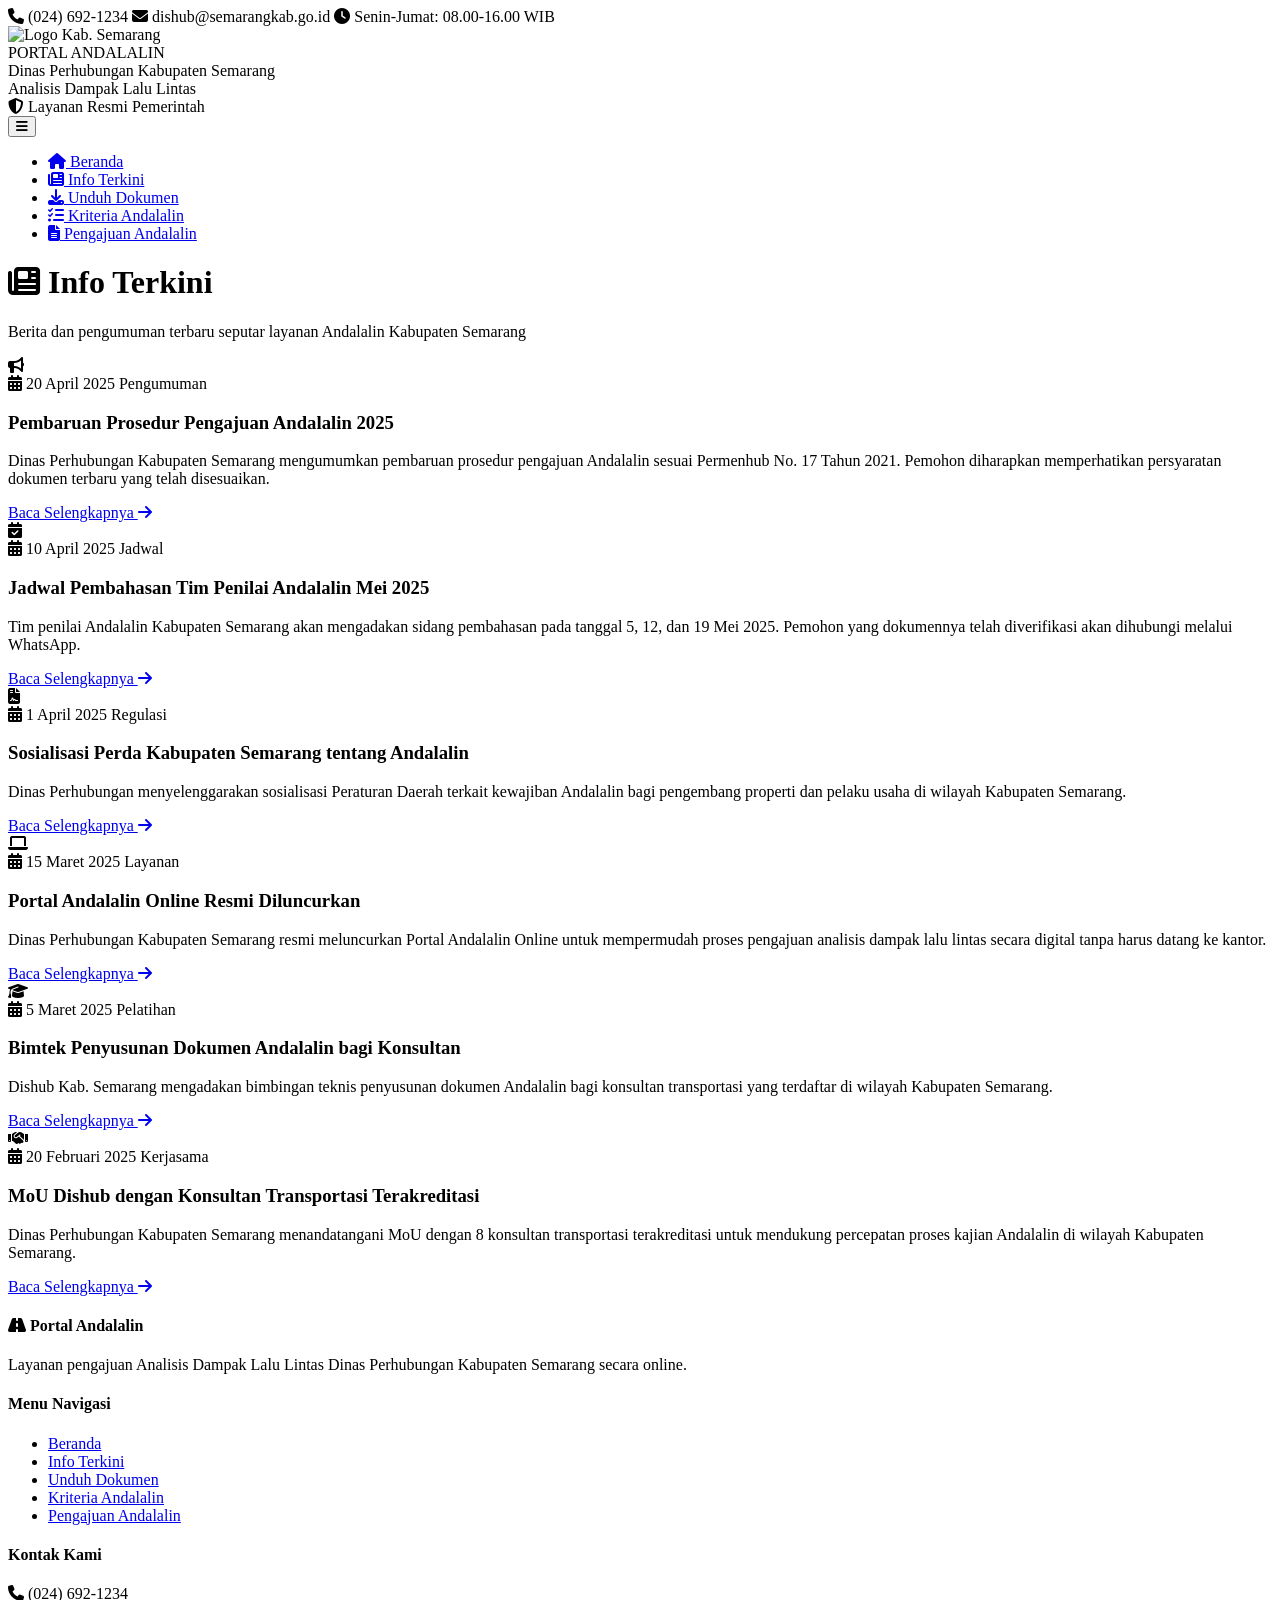
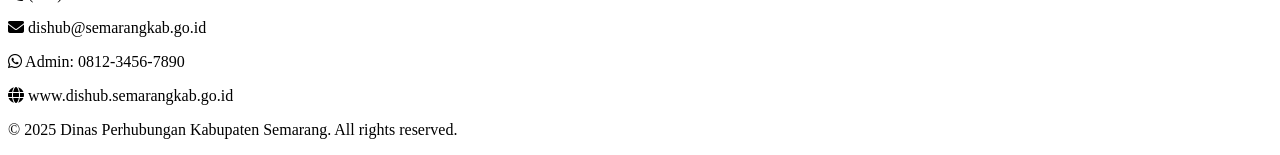
==== info.html @ 5c2f0adc "Add Portal Andalalin HTML pages: index, info, kriteria, unduh" ====
<!DOCTYPE html>
<html lang="id">
<head>
  <meta charset="UTF-8"/>
  <meta name="viewport" content="width=device-width,initial-scale=1.0"/>
  <title>Info Terkini - Portal Andalalin Dishub Kab. Semarang</title>
  <link rel="stylesheet" href="style.css"/>
  <link rel="stylesheet" href="https://cdnjs.cloudflare.com/ajax/libs/font-awesome/6.5.0/css/all.min.css"/>
</head>
<body>

<div class="topbar">
  <div class="container">
    <span><i class="fas fa-phone"></i> (024) 692-1234</span>
    <span><i class="fas fa-envelope"></i> dishub@semarangkab.go.id</span>
    <span><i class="fas fa-clock"></i> Senin-Jumat: 08.00-16.00 WIB</span>
  </div>
</div>

<header class="site-header">
  <div class="container header-inner">
    <div class="header-logo">
      <img src="https://upload.wikimedia.org/wikipedia/commons/thumb/1/1e/Lambang_Kabupaten_Semarang.png/120px-Lambang_Kabupaten_Semarang.png" alt="Logo Kab. Semarang"/>
      <div>
        <div class="header-title">PORTAL ANDALALIN</div>
        <div class="header-sub">Dinas Perhubungan Kabupaten Semarang</div>
        <div class="header-tagline">Analisis Dampak Lalu Lintas</div>
      </div>
    </div>
    <div class="header-badge"><i class="fas fa-shield-alt"></i> Layanan Resmi Pemerintah</div>
  </div>
</header>

<nav class="navbar">
  <div class="container nav-inner">
    <button class="nav-toggle" onclick="toggleNav()"><i class="fas fa-bars"></i></button>
    <ul class="nav-menu" id="navMenu">
      <li><a href="index.html"><i class="fas fa-home"></i> Beranda</a></li>
      <li><a href="info.html" class="active"><i class="fas fa-newspaper"></i> Info Terkini</a></li>
      <li><a href="unduh.html"><i class="fas fa-download"></i> Unduh Dokumen</a></li>
      <li><a href="kriteria.html"><i class="fas fa-list-check"></i> Kriteria Andalalin</a></li>
      <li><a href="pengajuan.html"><i class="fas fa-file-alt"></i> Pengajuan Andalalin</a></li>
    </ul>
  </div>
</nav>

<main>
  <div class="page-hero">
    <div class="container">
      <h1><i class="fas fa-newspaper"></i> Info Terkini</h1>
      <p>Berita dan pengumuman terbaru seputar layanan Andalalin Kabupaten Semarang</p>
    </div>
  </div>

  <section class="section-wrap">
    <div class="container">
      <div class="info-grid">

        <div class="info-card">
          <div class="info-img-wrap tag-pengumuman"><i class="fas fa-bullhorn"></i></div>
          <div class="info-body">
            <div class="info-meta">
              <span class="info-date"><i class="fas fa-calendar-days"></i> 20 April 2025</span>
              <span class="info-tag tag-pengumuman">Pengumuman</span>
            </div>
            <h3>Pembaruan Prosedur Pengajuan Andalalin 2025</h3>
            <p>Dinas Perhubungan Kabupaten Semarang mengumumkan pembaruan prosedur pengajuan Andalalin sesuai Permenhub No. 17 Tahun 2021. Pemohon diharapkan memperhatikan persyaratan dokumen terbaru yang telah disesuaikan.</p>
            <a href="#" class="info-link" onclick="return false">Baca Selengkapnya <i class="fas fa-arrow-right"></i></a>
          </div>
        </div>

        <div class="info-card">
          <div class="info-img-wrap tag-jadwal"><i class="fas fa-calendar-check"></i></div>
          <div class="info-body">
            <div class="info-meta">
              <span class="info-date"><i class="fas fa-calendar-days"></i> 10 April 2025</span>
              <span class="info-tag tag-jadwal">Jadwal</span>
            </div>
            <h3>Jadwal Pembahasan Tim Penilai Andalalin Mei 2025</h3>
            <p>Tim penilai Andalalin Kabupaten Semarang akan mengadakan sidang pembahasan pada tanggal 5, 12, dan 19 Mei 2025. Pemohon yang dokumennya telah diverifikasi akan dihubungi melalui WhatsApp.</p>
            <a href="#" class="info-link" onclick="return false">Baca Selengkapnya <i class="fas fa-arrow-right"></i></a>
          </div>
        </div>

        <div class="info-card">
          <div class="info-img-wrap tag-regulasi"><i class="fas fa-file-contract"></i></div>
          <div class="info-body">
            <div class="info-meta">
              <span class="info-date"><i class="fas fa-calendar-days"></i> 1 April 2025</span>
              <span class="info-tag tag-regulasi">Regulasi</span>
            </div>
            <h3>Sosialisasi Perda Kabupaten Semarang tentang Andalalin</h3>
            <p>Dinas Perhubungan menyelenggarakan sosialisasi Peraturan Daerah terkait kewajiban Andalalin bagi pengembang properti dan pelaku usaha di wilayah Kabupaten Semarang.</p>
            <a href="#" class="info-link" onclick="return false">Baca Selengkapnya <i class="fas fa-arrow-right"></i></a>
          </div>
        </div>

        <div class="info-card">
          <div class="info-img-wrap tag-layanan"><i class="fas fa-laptop"></i></div>
          <div class="info-body">
            <div class="info-meta">
              <span class="info-date"><i class="fas fa-calendar-days"></i> 15 Maret 2025</span>
              <span class="info-tag tag-layanan">Layanan</span>
            </div>
            <h3>Portal Andalalin Online Resmi Diluncurkan</h3>
            <p>Dinas Perhubungan Kabupaten Semarang resmi meluncurkan Portal Andalalin Online untuk mempermudah proses pengajuan analisis dampak lalu lintas secara digital tanpa harus datang ke kantor.</p>
            <a href="#" class="info-link" onclick="return false">Baca Selengkapnya <i class="fas fa-arrow-right"></i></a>
          </div>
        </div>

        <div class="info-card">
          <div class="info-img-wrap tag-pelatihan"><i class="fas fa-graduation-cap"></i></div>
          <div class="info-body">
            <div class="info-meta">
              <span class="info-date"><i class="fas fa-calendar-days"></i> 5 Maret 2025</span>
              <span class="info-tag tag-pelatihan">Pelatihan</span>
            </div>
            <h3>Bimtek Penyusunan Dokumen Andalalin bagi Konsultan</h3>
            <p>Dishub Kab. Semarang mengadakan bimbingan teknis penyusunan dokumen Andalalin bagi konsultan transportasi yang terdaftar di wilayah Kabupaten Semarang.</p>
            <a href="#" class="info-link" onclick="return false">Baca Selengkapnya <i class="fas fa-arrow-right"></i></a>
          </div>
        </div>

        <div class="info-card">
          <div class="info-img-wrap tag-kerjasama"><i class="fas fa-handshake"></i></div>
          <div class="info-body">
            <div class="info-meta">
              <span class="info-date"><i class="fas fa-calendar-days"></i> 20 Februari 2025</span>
              <span class="info-tag tag-kerjasama">Kerjasama</span>
            </div>
            <h3>MoU Dishub dengan Konsultan Transportasi Terakreditasi</h3>
            <p>Dinas Perhubungan Kabupaten Semarang menandatangani MoU dengan 8 konsultan transportasi terakreditasi untuk mendukung percepatan proses kajian Andalalin di wilayah Kabupaten Semarang.</p>
            <a href="#" class="info-link" onclick="return false">Baca Selengkapnya <i class="fas fa-arrow-right"></i></a>
          </div>
        </div>

      </div>
    </div>
  </section>
</main>

<footer class="site-footer">
  <div class="container footer-inner">
    <div class="footer-col">
      <h4><i class="fas fa-road"></i> Portal Andalalin</h4>
      <p>Layanan pengajuan Analisis Dampak Lalu Lintas Dinas Perhubungan Kabupaten Semarang secara online.</p>
    </div>
    <div class="footer-col">
      <h4>Menu Navigasi</h4>
      <ul>
        <li><a href="index.html">Beranda</a></li>
        <li><a href="info.html">Info Terkini</a></li>
        <li><a href="unduh.html">Unduh Dokumen</a></li>
        <li><a href="kriteria.html">Kriteria Andalalin</a></li>
        <li><a href="pengajuan.html">Pengajuan Andalalin</a></li>
      </ul>
    </div>
    <div class="footer-col">
      <h4>Kontak Kami</h4>
      <p><i class="fas fa-phone"></i> (024) 692-1234</p>
      <p><i class="fas fa-envelope"></i> dishub@semarangkab.go.id</p>
      <p><i class="fab fa-whatsapp"></i> Admin: 0812-3456-7890</p>
      <p><i class="fas fa-globe"></i> www.dishub.semarangkab.go.id</p>
    </div>
  </div>
  <div class="footer-bottom">
    <p>&copy; 2025 Dinas Perhubungan Kabupaten Semarang. All rights reserved.</p>
  </div>
</footer>

<script src="script.js"></script>
</body>
</html>
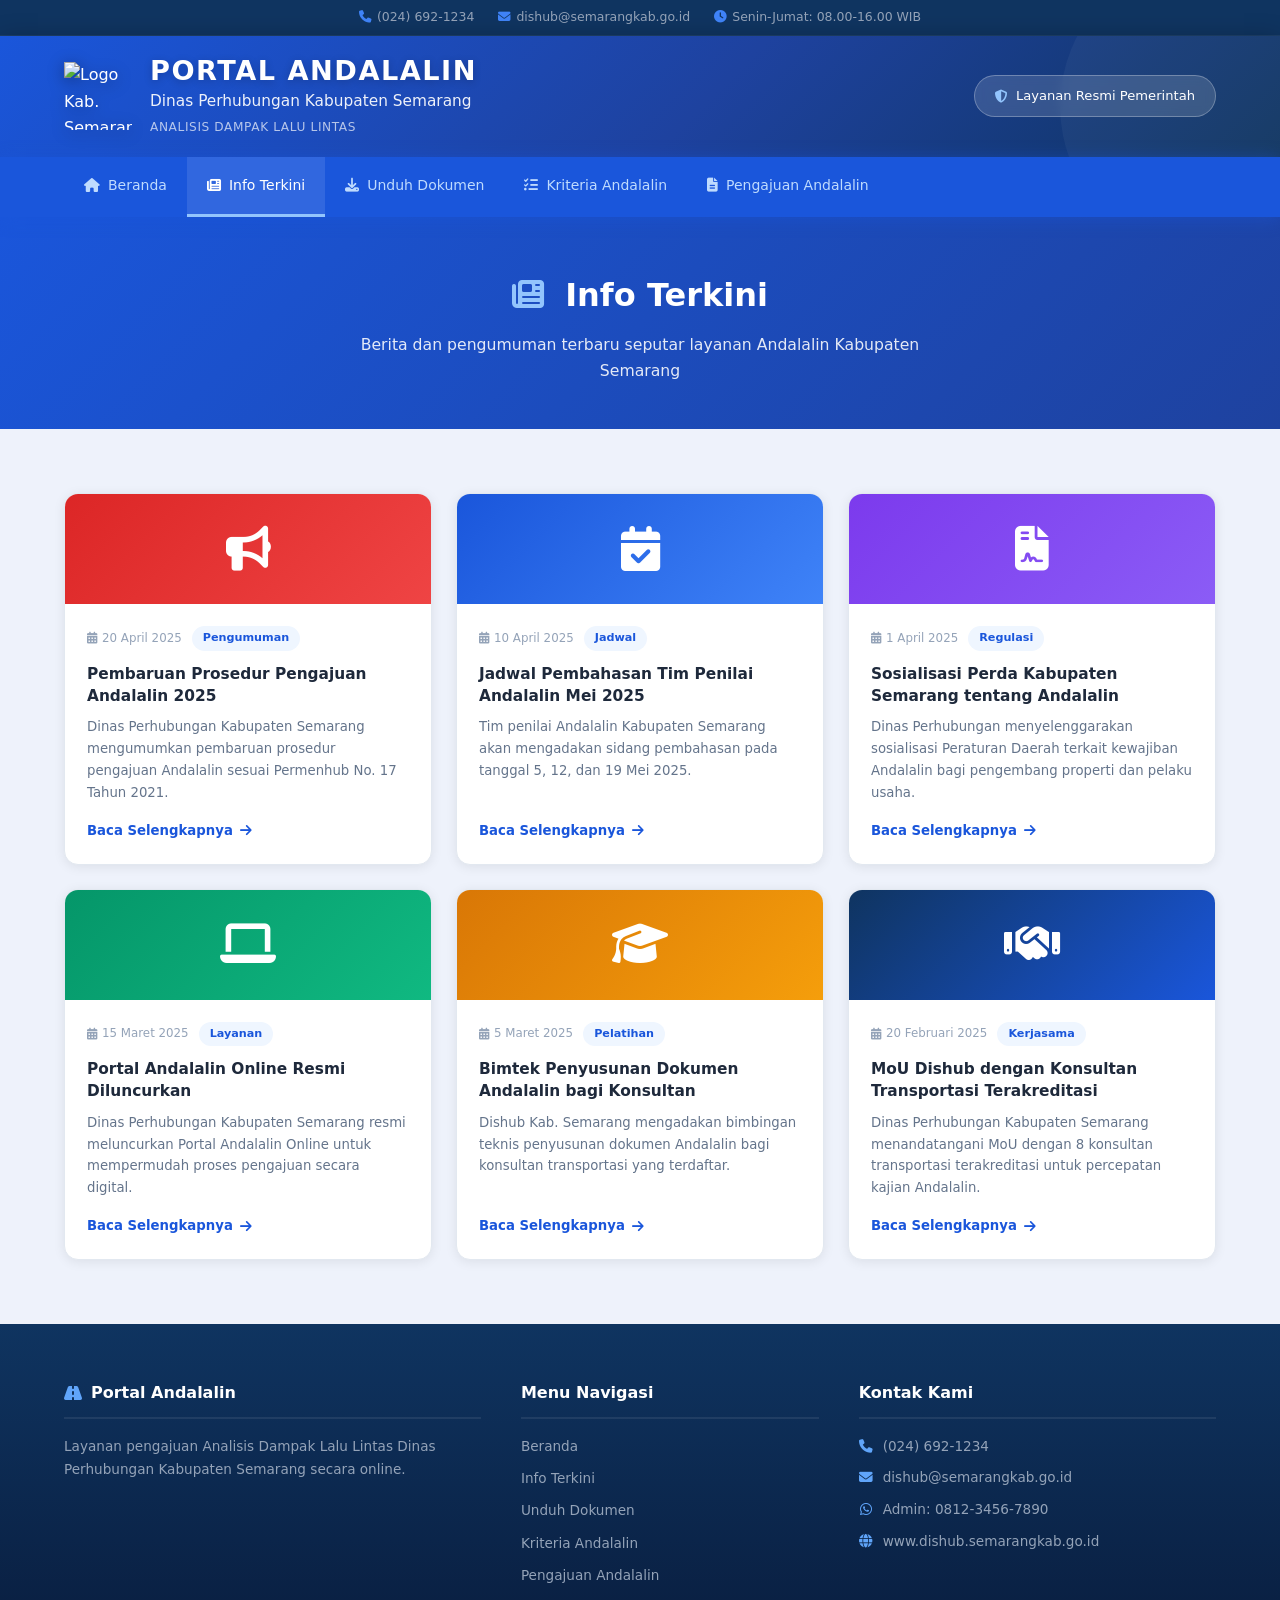
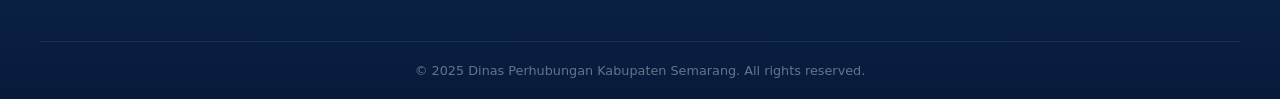
==== commit c8767bf8: "Add files via upload" ====
--- a/info.html
+++ b/info.html
@@ -1,173 +1,231 @@
-<!DOCTYPE html>
-<html lang="id">
-<head>
-  <meta charset="UTF-8"/>
-  <meta name="viewport" content="width=device-width,initial-scale=1.0"/>
-  <title>Info Terkini - Portal Andalalin Dishub Kab. Semarang</title>
-  <link rel="stylesheet" href="style.css"/>
-  <link rel="stylesheet" href="https://cdnjs.cloudflare.com/ajax/libs/font-awesome/6.5.0/css/all.min.css"/>
-</head>
-<body>
-
-<div class="topbar">
-  <div class="container">
-    <span><i class="fas fa-phone"></i> (024) 692-1234</span>
-    <span><i class="fas fa-envelope"></i> dishub@semarangkab.go.id</span>
-    <span><i class="fas fa-clock"></i> Senin-Jumat: 08.00-16.00 WIB</span>
-  </div>
-</div>
-
-<header class="site-header">
-  <div class="container header-inner">
-    <div class="header-logo">
-      <img src="https://upload.wikimedia.org/wikipedia/commons/thumb/1/1e/Lambang_Kabupaten_Semarang.png/120px-Lambang_Kabupaten_Semarang.png" alt="Logo Kab. Semarang"/>
-      <div>
-        <div class="header-title">PORTAL ANDALALIN</div>
-        <div class="header-sub">Dinas Perhubungan Kabupaten Semarang</div>
-        <div class="header-tagline">Analisis Dampak Lalu Lintas</div>
-      </div>
-    </div>
-    <div class="header-badge"><i class="fas fa-shield-alt"></i> Layanan Resmi Pemerintah</div>
-  </div>
-</header>
-
-<nav class="navbar">
-  <div class="container nav-inner">
-    <button class="nav-toggle" onclick="toggleNav()"><i class="fas fa-bars"></i></button>
-    <ul class="nav-menu" id="navMenu">
-      <li><a href="index.html"><i class="fas fa-home"></i> Beranda</a></li>
-      <li><a href="info.html" class="active"><i class="fas fa-newspaper"></i> Info Terkini</a></li>
-      <li><a href="unduh.html"><i class="fas fa-download"></i> Unduh Dokumen</a></li>
-      <li><a href="kriteria.html"><i class="fas fa-list-check"></i> Kriteria Andalalin</a></li>
-      <li><a href="pengajuan.html"><i class="fas fa-file-alt"></i> Pengajuan Andalalin</a></li>
-    </ul>
-  </div>
-</nav>
-
-<main>
-  <div class="page-hero">
-    <div class="container">
-      <h1><i class="fas fa-newspaper"></i> Info Terkini</h1>
-      <p>Berita dan pengumuman terbaru seputar layanan Andalalin Kabupaten Semarang</p>
-    </div>
-  </div>
-
-  <section class="section-wrap">
-    <div class="container">
-      <div class="info-grid">
-
-        <div class="info-card">
-          <div class="info-img-wrap tag-pengumuman"><i class="fas fa-bullhorn"></i></div>
-          <div class="info-body">
-            <div class="info-meta">
-              <span class="info-date"><i class="fas fa-calendar-days"></i> 20 April 2025</span>
-              <span class="info-tag tag-pengumuman">Pengumuman</span>
-            </div>
-            <h3>Pembaruan Prosedur Pengajuan Andalalin 2025</h3>
-            <p>Dinas Perhubungan Kabupaten Semarang mengumumkan pembaruan prosedur pengajuan Andalalin sesuai Permenhub No. 17 Tahun 2021. Pemohon diharapkan memperhatikan persyaratan dokumen terbaru yang telah disesuaikan.</p>
-            <a href="#" class="info-link" onclick="return false">Baca Selengkapnya <i class="fas fa-arrow-right"></i></a>
-          </div>
-        </div>
-
-        <div class="info-card">
-          <div class="info-img-wrap tag-jadwal"><i class="fas fa-calendar-check"></i></div>
-          <div class="info-body">
-            <div class="info-meta">
-              <span class="info-date"><i class="fas fa-calendar-days"></i> 10 April 2025</span>
-              <span class="info-tag tag-jadwal">Jadwal</span>
-            </div>
-            <h3>Jadwal Pembahasan Tim Penilai Andalalin Mei 2025</h3>
-            <p>Tim penilai Andalalin Kabupaten Semarang akan mengadakan sidang pembahasan pada tanggal 5, 12, dan 19 Mei 2025. Pemohon yang dokumennya telah diverifikasi akan dihubungi melalui WhatsApp.</p>
-            <a href="#" class="info-link" onclick="return false">Baca Selengkapnya <i class="fas fa-arrow-right"></i></a>
-          </div>
-        </div>
-
-        <div class="info-card">
-          <div class="info-img-wrap tag-regulasi"><i class="fas fa-file-contract"></i></div>
-          <div class="info-body">
-            <div class="info-meta">
-              <span class="info-date"><i class="fas fa-calendar-days"></i> 1 April 2025</span>
-              <span class="info-tag tag-regulasi">Regulasi</span>
-            </div>
-            <h3>Sosialisasi Perda Kabupaten Semarang tentang Andalalin</h3>
-            <p>Dinas Perhubungan menyelenggarakan sosialisasi Peraturan Daerah terkait kewajiban Andalalin bagi pengembang properti dan pelaku usaha di wilayah Kabupaten Semarang.</p>
-            <a href="#" class="info-link" onclick="return false">Baca Selengkapnya <i class="fas fa-arrow-right"></i></a>
-          </div>
-        </div>
-
-        <div class="info-card">
-          <div class="info-img-wrap tag-layanan"><i class="fas fa-laptop"></i></div>
-          <div class="info-body">
-            <div class="info-meta">
-              <span class="info-date"><i class="fas fa-calendar-days"></i> 15 Maret 2025</span>
-              <span class="info-tag tag-layanan">Layanan</span>
-            </div>
-            <h3>Portal Andalalin Online Resmi Diluncurkan</h3>
-            <p>Dinas Perhubungan Kabupaten Semarang resmi meluncurkan Portal Andalalin Online untuk mempermudah proses pengajuan analisis dampak lalu lintas secara digital tanpa harus datang ke kantor.</p>
-            <a href="#" class="info-link" onclick="return false">Baca Selengkapnya <i class="fas fa-arrow-right"></i></a>
-          </div>
-        </div>
-
-        <div class="info-card">
-          <div class="info-img-wrap tag-pelatihan"><i class="fas fa-graduation-cap"></i></div>
-          <div class="info-body">
-            <div class="info-meta">
-              <span class="info-date"><i class="fas fa-calendar-days"></i> 5 Maret 2025</span>
-              <span class="info-tag tag-pelatihan">Pelatihan</span>
-            </div>
-            <h3>Bimtek Penyusunan Dokumen Andalalin bagi Konsultan</h3>
-            <p>Dishub Kab. Semarang mengadakan bimbingan teknis penyusunan dokumen Andalalin bagi konsultan transportasi yang terdaftar di wilayah Kabupaten Semarang.</p>
-            <a href="#" class="info-link" onclick="return false">Baca Selengkapnya <i class="fas fa-arrow-right"></i></a>
-          </div>
-        </div>
-
-        <div class="info-card">
-          <div class="info-img-wrap tag-kerjasama"><i class="fas fa-handshake"></i></div>
-          <div class="info-body">
-            <div class="info-meta">
-              <span class="info-date"><i class="fas fa-calendar-days"></i> 20 Februari 2025</span>
-              <span class="info-tag tag-kerjasama">Kerjasama</span>
-            </div>
-            <h3>MoU Dishub dengan Konsultan Transportasi Terakreditasi</h3>
-            <p>Dinas Perhubungan Kabupaten Semarang menandatangani MoU dengan 8 konsultan transportasi terakreditasi untuk mendukung percepatan proses kajian Andalalin di wilayah Kabupaten Semarang.</p>
-            <a href="#" class="info-link" onclick="return false">Baca Selengkapnya <i class="fas fa-arrow-right"></i></a>
-          </div>
-        </div>
-
-      </div>
-    </div>
-  </section>
-</main>
-
-<footer class="site-footer">
-  <div class="container footer-inner">
-    <div class="footer-col">
-      <h4><i class="fas fa-road"></i> Portal Andalalin</h4>
-      <p>Layanan pengajuan Analisis Dampak Lalu Lintas Dinas Perhubungan Kabupaten Semarang secara online.</p>
-    </div>
-    <div class="footer-col">
-      <h4>Menu Navigasi</h4>
-      <ul>
-        <li><a href="index.html">Beranda</a></li>
-        <li><a href="info.html">Info Terkini</a></li>
-        <li><a href="unduh.html">Unduh Dokumen</a></li>
-        <li><a href="kriteria.html">Kriteria Andalalin</a></li>
-        <li><a href="pengajuan.html">Pengajuan Andalalin</a></li>
-      </ul>
-    </div>
-    <div class="footer-col">
-      <h4>Kontak Kami</h4>
-      <p><i class="fas fa-phone"></i> (024) 692-1234</p>
-      <p><i class="fas fa-envelope"></i> dishub@semarangkab.go.id</p>
-      <p><i class="fab fa-whatsapp"></i> Admin: 0812-3456-7890</p>
-      <p><i class="fas fa-globe"></i> www.dishub.semarangkab.go.id</p>
-    </div>
-  </div>
-  <div class="footer-bottom">
-    <p>&copy; 2025 Dinas Perhubungan Kabupaten Semarang. All rights reserved.</p>
-  </div>
-</footer>
-
-<script src="script.js"></script>
-</body>
-</html>+<!DOCTYPE html>
+<html lang="id">
+<head>
+  <meta charset="UTF-8"/>
+  <meta name="viewport" content="width=device-width,initial-scale=1.0"/>
+  <title>Info Terkini - Portal Andalalin Dishub Kab. Semarang</title>
+  <link rel="stylesheet" href="style.css"/>
+  <link rel="stylesheet" href="https://cdnjs.cloudflare.com/ajax/libs/font-awesome/6.5.0/css/all.min.css"/>
+</head>
+<body>
+
+<div class="topbar">
+  <div class="container">
+    <span><i class="fas fa-phone"></i> (024) 692-1234</span>
+    <span><i class="fas fa-envelope"></i> dishub@semarangkab.go.id</span>
+    <span><i class="fas fa-clock"></i> Senin-Jumat: 08.00-16.00 WIB</span>
+  </div>
+</div>
+
+<header class="site-header">
+  <div class="container header-inner">
+    <div class="header-logo">
+      <img src="https://upload.wikimedia.org/wikipedia/commons/thumb/1/1e/Lambang_Kabupaten_Semarang.png/120px-Lambang_Kabupaten_Semarang.png" alt="Logo Kab. Semarang"/>
+      <div>
+        <div class="header-title">PORTAL ANDALALIN</div>
+        <div class="header-sub">Dinas Perhubungan Kabupaten Semarang</div>
+        <div class="header-tagline">Analisis Dampak Lalu Lintas</div>
+      </div>
+    </div>
+    <div class="header-badge"><i class="fas fa-shield-alt"></i> Layanan Resmi Pemerintah</div>
+  </div>
+</header>
+
+<nav class="navbar">
+  <div class="container nav-inner">
+    <button class="nav-toggle" onclick="toggleNav()"><i class="fas fa-bars"></i></button>
+    <ul class="nav-menu" id="navMenu">
+      <li><a href="index.html"><i class="fas fa-home"></i> Beranda</a></li>
+      <li><a href="info.html" class="active"><i class="fas fa-newspaper"></i> Info Terkini</a></li>
+      <li><a href="unduh.html"><i class="fas fa-download"></i> Unduh Dokumen</a></li>
+      <li><a href="kriteria.html"><i class="fas fa-list-check"></i> Kriteria Andalalin</a></li>
+      <li><a href="pengajuan.html"><i class="fas fa-file-alt"></i> Pengajuan Andalalin</a></li>
+    </ul>
+  </div>
+</nav>
+
+<main>
+  <div class="page-hero">
+    <div class="container">
+      <h1><i class="fas fa-newspaper"></i> Info Terkini</h1>
+      <p>Berita dan pengumuman terbaru seputar layanan Andalalin Kabupaten Semarang</p>
+    </div>
+  </div>
+
+  <section class="section-wrap">
+    <div class="container">
+      <div class="info-grid">
+
+        <div class="info-card">
+          <div class="info-img-wrap tag-pengumuman"><i class="fas fa-bullhorn"></i></div>
+          <div class="info-body">
+            <div class="info-meta">
+              <span class="info-date"><i class="fas fa-calendar-days"></i> 20 April 2025</span>
+              <span class="info-tag tag-pengumuman">Pengumuman</span>
+            </div>
+            <h3>Pembaruan Prosedur Pengajuan Andalalin 2025</h3>
+            <p>Dinas Perhubungan Kabupaten Semarang mengumumkan pembaruan prosedur pengajuan Andalalin sesuai Permenhub No. 17 Tahun 2021.</p>
+            <a href="#" class="info-link" onclick="bukaBerita(event,'berita1')">Baca Selengkapnya <i class="fas fa-arrow-right"></i></a>
+          </div>
+        </div>
+
+        <div class="info-card">
+          <div class="info-img-wrap tag-jadwal"><i class="fas fa-calendar-check"></i></div>
+          <div class="info-body">
+            <div class="info-meta">
+              <span class="info-date"><i class="fas fa-calendar-days"></i> 10 April 2025</span>
+              <span class="info-tag tag-jadwal">Jadwal</span>
+            </div>
+            <h3>Jadwal Pembahasan Tim Penilai Andalalin Mei 2025</h3>
+            <p>Tim penilai Andalalin Kabupaten Semarang akan mengadakan sidang pembahasan pada tanggal 5, 12, dan 19 Mei 2025.</p>
+            <a href="#" class="info-link" onclick="bukaBerita(event,'berita2')">Baca Selengkapnya <i class="fas fa-arrow-right"></i></a>
+          </div>
+        </div>
+
+        <div class="info-card">
+          <div class="info-img-wrap tag-regulasi"><i class="fas fa-file-contract"></i></div>
+          <div class="info-body">
+            <div class="info-meta">
+              <span class="info-date"><i class="fas fa-calendar-days"></i> 1 April 2025</span>
+              <span class="info-tag tag-regulasi">Regulasi</span>
+            </div>
+            <h3>Sosialisasi Perda Kabupaten Semarang tentang Andalalin</h3>
+            <p>Dinas Perhubungan menyelenggarakan sosialisasi Peraturan Daerah terkait kewajiban Andalalin bagi pengembang properti dan pelaku usaha.</p>
+            <a href="#" class="info-link" onclick="bukaBerita(event,'berita3')">Baca Selengkapnya <i class="fas fa-arrow-right"></i></a>
+          </div>
+        </div>
+
+        <div class="info-card">
+          <div class="info-img-wrap tag-layanan"><i class="fas fa-laptop"></i></div>
+          <div class="info-body">
+            <div class="info-meta">
+              <span class="info-date"><i class="fas fa-calendar-days"></i> 15 Maret 2025</span>
+              <span class="info-tag tag-layanan">Layanan</span>
+            </div>
+            <h3>Portal Andalalin Online Resmi Diluncurkan</h3>
+            <p>Dinas Perhubungan Kabupaten Semarang resmi meluncurkan Portal Andalalin Online untuk mempermudah proses pengajuan secara digital.</p>
+            <a href="#" class="info-link" onclick="bukaBerita(event,'berita4')">Baca Selengkapnya <i class="fas fa-arrow-right"></i></a>
+          </div>
+        </div>
+
+        <div class="info-card">
+          <div class="info-img-wrap tag-pelatihan"><i class="fas fa-graduation-cap"></i></div>
+          <div class="info-body">
+            <div class="info-meta">
+              <span class="info-date"><i class="fas fa-calendar-days"></i> 5 Maret 2025</span>
+              <span class="info-tag tag-pelatihan">Pelatihan</span>
+            </div>
+            <h3>Bimtek Penyusunan Dokumen Andalalin bagi Konsultan</h3>
+            <p>Dishub Kab. Semarang mengadakan bimbingan teknis penyusunan dokumen Andalalin bagi konsultan transportasi yang terdaftar.</p>
+            <a href="#" class="info-link" onclick="bukaBerita(event,'berita5')">Baca Selengkapnya <i class="fas fa-arrow-right"></i></a>
+          </div>
+        </div>
+
+        <div class="info-card">
+          <div class="info-img-wrap tag-kerjasama"><i class="fas fa-handshake"></i></div>
+          <div class="info-body">
+            <div class="info-meta">
+              <span class="info-date"><i class="fas fa-calendar-days"></i> 20 Februari 2025</span>
+              <span class="info-tag tag-kerjasama">Kerjasama</span>
+            </div>
+            <h3>MoU Dishub dengan Konsultan Transportasi Terakreditasi</h3>
+            <p>Dinas Perhubungan Kabupaten Semarang menandatangani MoU dengan 8 konsultan transportasi terakreditasi untuk percepatan kajian Andalalin.</p>
+            <a href="#" class="info-link" onclick="bukaBerita(event,'berita6')">Baca Selengkapnya <i class="fas fa-arrow-right"></i></a>
+          </div>
+        </div>
+
+      </div>
+    </div>
+  </section>
+
+  <!-- MODAL BERITA -->
+  <div id="modal-berita" class="modal-overlay" onclick="tutupBerita()">
+    <div class="modal-berita-box" onclick="event.stopPropagation()">
+      <div class="modal-berita-header" id="modal-berita-header">
+        <div class="modal-berita-meta" id="modal-berita-meta"></div>
+        <h2 id="modal-berita-judul"></h2>
+        <button class="modal-berita-close" onclick="tutupBerita()"><i class="fas fa-times"></i></button>
+      </div>
+      <div class="modal-berita-body" id="modal-berita-isi"></div>
+    </div>
+  </div>
+
+  <!-- DATA BERITA (hidden) -->
+  <div id="data-berita" style="display:none">
+    <div id="berita1"
+      data-judul="Pembaruan Prosedur Pengajuan Andalalin 2025"
+      data-tanggal="20 April 2025"
+      data-kategori="Pengumuman"
+      data-warna="tag-pengumuman"
+      data-isi="&lt;p&gt;Dinas Perhubungan Kabupaten Semarang mengumumkan pembaruan prosedur pengajuan Analisis Dampak Lalu Lintas (Andalalin) yang berlaku mulai 1 Mei 2025, sesuai dengan &lt;strong&gt;Peraturan Menteri Perhubungan No. 17 Tahun 2021&lt;/strong&gt; tentang Penyelenggaraan Analisis Dampak Lalu Lintas.&lt;/p&gt;&lt;p&gt;Beberapa perubahan utama yang perlu diperhatikan pemohon:&lt;/p&gt;&lt;ul&gt;&lt;li&gt;Seluruh pengajuan kini dilakukan secara &lt;strong&gt;online&lt;/strong&gt; melalui Portal Andalalin Dishub Kab. Semarang.&lt;/li&gt;&lt;li&gt;Dokumen teknis wajib disusun oleh &lt;strong&gt;konsultan transportasi terakreditasi&lt;/strong&gt;.&lt;/li&gt;&lt;li&gt;Batas waktu verifikasi dokumen oleh admin adalah &lt;strong&gt;5 hari kerja&lt;/strong&gt; sejak berkas diterima lengkap.&lt;/li&gt;&lt;li&gt;Pemohon akan mendapatkan notifikasi perkembangan pengajuan melalui &lt;strong&gt;WhatsApp&lt;/strong&gt;.&lt;/li&gt;&lt;/ul&gt;&lt;p&gt;Untuk informasi lebih lanjut, hubungi Admin Andalalin Dishub Kab. Semarang melalui WhatsApp di nomor &lt;strong&gt;0812-3456-7890&lt;/strong&gt; pada jam kerja.&lt;/p&gt;">
+    </div>
+    <div id="berita2"
+      data-judul="Jadwal Pembahasan Tim Penilai Andalalin Mei 2025"
+      data-tanggal="10 April 2025"
+      data-kategori="Jadwal"
+      data-warna="tag-jadwal"
+      data-isi="&lt;p&gt;Tim penilai Andalalin Kabupaten Semarang akan mengadakan &lt;strong&gt;sidang pembahasan dokumen Andalalin&lt;/strong&gt; pada bulan Mei 2025 dengan jadwal sebagai berikut:&lt;/p&gt;&lt;ul&gt;&lt;li&gt;&lt;strong&gt;Senin, 5 Mei 2025&lt;/strong&gt; — Pembahasan Bangkitan Tinggi&lt;/li&gt;&lt;li&gt;&lt;strong&gt;Senin, 12 Mei 2025&lt;/strong&gt; — Pembahasan Bangkitan Sedang&lt;/li&gt;&lt;li&gt;&lt;strong&gt;Senin, 19 Mei 2025&lt;/strong&gt; — Pembahasan Bangkitan Rendah &amp;amp; Tidak Wajib&lt;/li&gt;&lt;/ul&gt;&lt;p&gt;Pemohon yang dokumennya telah &lt;strong&gt;diverifikasi dan dinyatakan lengkap&lt;/strong&gt; oleh admin akan dihubungi melalui WhatsApp untuk konfirmasi kehadiran dalam sidang pembahasan.&lt;/p&gt;&lt;p&gt;Sidang pembahasan dilaksanakan di &lt;strong&gt;Kantor Dinas Perhubungan Kabupaten Semarang&lt;/strong&gt;, Jl. Gatot Subroto No. 1, Ungaran. Pemohon atau kuasanya wajib hadir dalam sidang tersebut.&lt;/p&gt;">
+    </div>
+    <div id="berita3"
+      data-judul="Sosialisasi Perda Kabupaten Semarang tentang Andalalin"
+      data-tanggal="1 April 2025"
+      data-kategori="Regulasi"
+      data-warna="tag-regulasi"
+      data-isi="&lt;p&gt;Dinas Perhubungan Kabupaten Semarang menyelenggarakan &lt;strong&gt;Sosialisasi Peraturan Daerah&lt;/strong&gt; terkait kewajiban Analisis Dampak Lalu Lintas (Andalalin) bagi pengembang properti dan pelaku usaha di wilayah Kabupaten Semarang.&lt;/p&gt;&lt;p&gt;Kegiatan sosialisasi ini bertujuan untuk:&lt;/p&gt;&lt;ul&gt;&lt;li&gt;Meningkatkan pemahaman masyarakat dan pelaku usaha tentang kewajiban Andalalin.&lt;/li&gt;&lt;li&gt;Menjelaskan prosedur dan persyaratan pengajuan dokumen Andalalin.&lt;/li&gt;&lt;li&gt;Memperkenalkan layanan Portal Andalalin Online Dishub Kab. Semarang.&lt;/li&gt;&lt;/ul&gt;&lt;p&gt;Sosialisasi dilaksanakan di &lt;strong&gt;Aula Kantor Bupati Semarang&lt;/strong&gt; dan dihadiri oleh perwakilan pengembang, pelaku usaha, serta instansi terkait. Materi sosialisasi dapat diunduh melalui menu &lt;strong&gt;Unduh Dokumen&lt;/strong&gt; di portal ini.&lt;/p&gt;">
+    </div>
+    <div id="berita4"
+      data-judul="Portal Andalalin Online Resmi Diluncurkan"
+      data-tanggal="15 Maret 2025"
+      data-kategori="Layanan"
+      data-warna="tag-layanan"
+      data-isi="&lt;p&gt;Dinas Perhubungan Kabupaten Semarang resmi meluncurkan &lt;strong&gt;Portal Andalalin Online&lt;/strong&gt; sebagai inovasi layanan publik untuk mempermudah proses pengajuan Analisis Dampak Lalu Lintas secara digital.&lt;/p&gt;&lt;p&gt;Dengan portal ini, pemohon dapat:&lt;/p&gt;&lt;ul&gt;&lt;li&gt;Mengajukan permohonan Andalalin &lt;strong&gt;tanpa harus datang ke kantor&lt;/strong&gt;.&lt;/li&gt;&lt;li&gt;Mengunggah dokumen persyaratan secara online.&lt;/li&gt;&lt;li&gt;Memantau status pengajuan secara real-time.&lt;/li&gt;&lt;li&gt;Mendapatkan notifikasi perkembangan melalui &lt;strong&gt;WhatsApp&lt;/strong&gt;.&lt;/li&gt;&lt;/ul&gt;&lt;p&gt;Portal ini dapat diakses melalui browser di perangkat komputer maupun smartphone. Untuk panduan penggunaan, silakan unduh buku panduan di menu &lt;strong&gt;Unduh Dokumen&lt;/strong&gt; atau hubungi admin melalui WhatsApp &lt;strong&gt;0812-3456-7890&lt;/strong&gt;.&lt;/p&gt;">
+    </div>
+    <div id="berita5"
+      data-judul="Bimtek Penyusunan Dokumen Andalalin bagi Konsultan"
+      data-tanggal="5 Maret 2025"
+      data-kategori="Pelatihan"
+      data-warna="tag-pelatihan"
+      data-isi="&lt;p&gt;Dinas Perhubungan Kabupaten Semarang mengadakan &lt;strong&gt;Bimbingan Teknis (Bimtek) Penyusunan Dokumen Andalalin&lt;/strong&gt; bagi konsultan transportasi yang terdaftar di wilayah Kabupaten Semarang.&lt;/p&gt;&lt;p&gt;Materi yang disampaikan dalam Bimtek meliputi:&lt;/p&gt;&lt;ul&gt;&lt;li&gt;Dasar hukum dan regulasi Andalalin terbaru.&lt;/li&gt;&lt;li&gt;Metodologi survei dan analisis dampak lalu lintas.&lt;/li&gt;&lt;li&gt;Standar penyusunan dokumen Andalalin sesuai Permenhub No. 17/2021.&lt;/li&gt;&lt;li&gt;Prosedur pengajuan melalui Portal Andalalin Online.&lt;/li&gt;&lt;/ul&gt;&lt;p&gt;Konsultan yang belum terdaftar dapat menghubungi Bidang Lalu Lintas Dishub Kab. Semarang untuk proses pendaftaran. Bimtek berikutnya dijadwalkan pada &lt;strong&gt;Juni 2025&lt;/strong&gt;.&lt;/p&gt;">
+    </div>
+    <div id="berita6"
+      data-judul="MoU Dishub dengan Konsultan Transportasi Terakreditasi"
+      data-tanggal="20 Februari 2025"
+      data-kategori="Kerjasama"
+      data-warna="tag-kerjasama"
+      data-isi="&lt;p&gt;Dinas Perhubungan Kabupaten Semarang menandatangani &lt;strong&gt;Nota Kesepahaman (MoU)&lt;/strong&gt; dengan 8 konsultan transportasi terakreditasi untuk mendukung percepatan proses kajian Andalalin di wilayah Kabupaten Semarang.&lt;/p&gt;&lt;p&gt;Kerjasama ini mencakup:&lt;/p&gt;&lt;ul&gt;&lt;li&gt;Penyusunan dokumen Andalalin yang memenuhi standar teknis.&lt;/li&gt;&lt;li&gt;Pendampingan pemohon dalam proses pengajuan.&lt;/li&gt;&lt;li&gt;Percepatan waktu penyelesaian kajian Andalalin.&lt;/li&gt;&lt;/ul&gt;&lt;p&gt;Daftar konsultan transportasi terakreditasi yang bermitra dengan Dishub Kab. Semarang dapat diperoleh dengan menghubungi Bidang Lalu Lintas Dishub melalui telepon &lt;strong&gt;(024) 692-1234&lt;/strong&gt; atau email &lt;strong&gt;dishub@semarangkab.go.id&lt;/strong&gt;.&lt;/p&gt;">
+    </div>
+  </div>
+</main>
+
+<footer class="site-footer">
+  <div class="container footer-inner">
+    <div class="footer-col">
+      <h4><i class="fas fa-road"></i> Portal Andalalin</h4>
+      <p>Layanan pengajuan Analisis Dampak Lalu Lintas Dinas Perhubungan Kabupaten Semarang secara online.</p>
+    </div>
+    <div class="footer-col">
+      <h4>Menu Navigasi</h4>
+      <ul>
+        <li><a href="index.html">Beranda</a></li>
+        <li><a href="info.html">Info Terkini</a></li>
+        <li><a href="unduh.html">Unduh Dokumen</a></li>
+        <li><a href="kriteria.html">Kriteria Andalalin</a></li>
+        <li><a href="pengajuan.html">Pengajuan Andalalin</a></li>
+      </ul>
+    </div>
+    <div class="footer-col">
+      <h4>Kontak Kami</h4>
+      <p><i class="fas fa-phone"></i> (024) 692-1234</p>
+      <p><i class="fas fa-envelope"></i> dishub@semarangkab.go.id</p>
+      <p><i class="fab fa-whatsapp"></i> Admin: 0812-3456-7890</p>
+      <p><i class="fas fa-globe"></i> www.dishub.semarangkab.go.id</p>
+    </div>
+  </div>
+  <div class="footer-bottom">
+    <p>&copy; 2025 Dinas Perhubungan Kabupaten Semarang. All rights reserved.</p>
+  </div>
+</footer>
+
+<script src="script.js"></script>
+</body>
+</html>
--- a/style.css
+++ b/style.css
@@ -0,0 +1,492 @@
+/* Portal Andalalin - Dishub Kab. Semarang */
+:root{--bm:#1a56db;--bd:#1e429f;--bn:#0f3460;--bl:#3f83f8;--bp:#eff6ff;--bb:#bfdbfe;--w:#fff;--g9:#1e293b;--g7:#374151;--g5:#64748b;--g4:#94a3b8;--g2:#e2e8f0;--g1:#f1f5f9;--g0:#f8fafc;--red:#dc2626;--ora:#d97706;--grn:#059669;--pur:#7c3aed;--sh:0 2px 12px rgba(0,0,0,.08);--shb:0 4px 20px rgba(26,86,219,.25);--r6:6px;--r10:10px;--r14:14px;--tr:all .22s ease}
+*,*::before,*::after{box-sizing:border-box;margin:0;padding:0}html{scroll-behavior:smooth}body{font-family:"Segoe UI",system-ui,sans-serif;background:#eef2fb;color:var(--g9);line-height:1.65}a{text-decoration:none;color:inherit}ul{list-style:none}img{max-width:100%;display:block}button{font-family:inherit}.container{max-width:1200px;margin:0 auto;padding:0 24px}
+.topbar{background:var(--bn);color:#94a3b8;font-size:.78rem;padding:7px 0;border-bottom:1px solid rgba(255,255,255,.06)}.topbar .container{display:flex;gap:24px;flex-wrap:wrap;justify-content:center;align-items:center}.topbar span{display:flex;align-items:center;gap:6px}.topbar i{color:var(--bl)}
+.site-header{background:linear-gradient(135deg,var(--bm) 0%,var(--bd) 55%,var(--bn) 100%);color:var(--w);padding:20px 0;box-shadow:0 4px 24px rgba(0,0,0,.28);position:relative;overflow:hidden}.site-header::before{content:"";position:absolute;top:-80px;right:-80px;width:300px;height:300px;background:rgba(255,255,255,.04);border-radius:50%;pointer-events:none}
+.header-inner{display:flex;align-items:center;justify-content:space-between;gap:20px;flex-wrap:wrap;position:relative;z-index:1}.header-logo{display:flex;align-items:center;gap:18px}.header-logo img{width:68px;height:68px;object-fit:contain;filter:drop-shadow(0 3px 8px rgba(0,0,0,.35));flex-shrink:0}.header-title{display:block;font-size:1.7rem;font-weight:800;letter-spacing:1.5px;line-height:1.1;text-shadow:0 2px 8px rgba(0,0,0,.2)}.header-sub{display:block;font-size:.96rem;font-weight:500;opacity:.92;margin-top:3px}.header-tagline{display:block;font-size:.76rem;opacity:.68;margin-top:3px;letter-spacing:.6px;text-transform:uppercase}.header-badge{display:flex;align-items:center;gap:8px;background:rgba(255,255,255,.14);border:1px solid rgba(255,255,255,.28);border-radius:24px;padding:9px 20px;font-size:.82rem;font-weight:500;backdrop-filter:blur(6px);white-space:nowrap}.header-badge i{color:#93c5fd}
+.navbar{background:var(--bm);position:sticky;top:0;z-index:1000;box-shadow:0 2px 16px rgba(26,86,219,.45)}.nav-inner{display:flex;align-items:center;justify-content:space-between;position:relative}.nav-menu{display:flex}.nav-menu a{display:flex;align-items:center;gap:8px;color:#bfdbfe;padding:17px 20px;font-size:.875rem;font-weight:500;transition:var(--tr);border-bottom:3px solid transparent;white-space:nowrap}.nav-menu a:hover,.nav-menu a.active{color:var(--w);background:rgba(255,255,255,.1);border-bottom-color:#93c5fd}.nav-toggle{display:none;background:none;border:none;color:var(--w);font-size:1.35rem;cursor:pointer;padding:15px 18px}.nav-toggle:hover{background:rgba(255,255,255,.1)}
+.page-hero{background:linear-gradient(135deg,var(--bm),var(--bd));color:var(--w);padding:52px 0 44px;text-align:center;position:relative;overflow:hidden}.page-hero::before{content:"";position:absolute;inset:0;background:url("data:image/svg+xml,%3Csvg width=40 height=40 viewBox=0 0 40 40 xmlns=http://www.w3.org/2000/svg%3E%3Cg fill=%23fff fill-opacity=0.03%3E%3Cpath d=M20 20h20v20H20zM0 0h20v20H0z/%3E%3C/g%3E%3C/svg%3E")}.page-hero .container{position:relative;z-index:1}.page-hero h1{font-size:2rem;font-weight:800;margin-bottom:10px}.page-hero h1 i{margin-right:10px;color:#93c5fd}.page-hero p{font-size:.98rem;opacity:.88;max-width:580px;margin:0 auto;line-height:1.7}
+.hero-banner{background:linear-gradient(135deg,var(--bm) 0%,var(--bd) 45%,var(--bn) 100%);color:var(--w);padding:72px 0 60px;position:relative;overflow:hidden}.hero-banner::before{content:"";position:absolute;top:-100px;right:-100px;width:500px;height:500px;background:radial-gradient(circle,rgba(255,255,255,.06) 0%,transparent 70%);pointer-events:none}.hero-inner{display:grid;grid-template-columns:1fr 280px;gap:48px;align-items:center;position:relative;z-index:1}.hero-badge{display:inline-flex;align-items:center;gap:8px;background:rgba(255,255,255,.15);border:1px solid rgba(255,255,255,.3);border-radius:24px;padding:7px 16px;font-size:.8rem;margin-bottom:18px}.hero-badge i{color:#93c5fd}.hero-content h1{font-size:2.3rem;font-weight:800;line-height:1.2;margin-bottom:10px;text-shadow:0 2px 12px rgba(0,0,0,.2)}.hero-content h2{font-size:1.1rem;font-weight:500;opacity:.88;margin-bottom:16px}.hero-content p{font-size:.95rem;opacity:.82;max-width:540px;margin-bottom:32px;line-height:1.75}.hero-buttons{display:flex;gap:14px;flex-wrap:wrap}
+.btn-primary{display:inline-flex;align-items:center;gap:9px;background:var(--w);color:var(--bm);padding:13px 28px;border-radius:var(--r10);font-weight:700;font-size:.92rem;border:none;cursor:pointer;transition:var(--tr);box-shadow:0 4px 16px rgba(0,0,0,.18)}.btn-primary:hover{background:#eff6ff;transform:translateY(-2px);box-shadow:0 8px 24px rgba(0,0,0,.22)}.btn-outline{display:inline-flex;align-items:center;gap:9px;background:transparent;color:var(--w);padding:13px 28px;border-radius:var(--r10);font-weight:600;font-size:.92rem;border:2px solid rgba(255,255,255,.55);cursor:pointer;transition:var(--tr)}.btn-outline:hover{background:rgba(255,255,255,.15);border-color:var(--w);transform:translateY(-2px)}
+.hero-stats{display:flex;flex-direction:column;gap:14px}.stat-card{background:rgba(255,255,255,.13);border:1px solid rgba(255,255,255,.22);border-radius:var(--r14);padding:18px 22px;text-align:center;backdrop-filter:blur(6px);transition:var(--tr)}.stat-card:hover{background:rgba(255,255,255,.2);transform:translateX(-4px)}.stat-card i{font-size:1.6rem;color:#93c5fd;margin-bottom:7px;display:block}.stat-num{display:block;font-size:2rem;font-weight:800;line-height:1}.stat-label{display:block;font-size:.75rem;opacity:.75;margin-top:5px}
+.section-wrap{padding:64px 0}.bg-light{background:#e4ecfb}.section-header{text-align:center;margin-bottom:44px}.section-header h2{font-size:1.75rem;font-weight:800;color:var(--bd);margin-bottom:8px;display:inline-block;position:relative}.section-header h2::after{content:"";display:block;width:56px;height:4px;background:linear-gradient(90deg,var(--bm),var(--bl));border-radius:2px;margin:10px auto 0}.section-header h2 i{color:var(--bm);margin-right:10px}.section-header p{color:var(--g5);font-size:.95rem;margin-top:6px}.alur-steps{display:flex;align-items:flex-start;gap:6px;flex-wrap:wrap;justify-content:center}.step-item{display:flex;flex-direction:column;align-items:center;text-align:center;max-width:148px;position:relative}.step-num{position:absolute;top:-8px;right:-8px;background:var(--bm);color:var(--w);width:24px;height:24px;border-radius:50%;font-size:.7rem;font-weight:800;display:flex;align-items:center;justify-content:center;z-index:1;box-shadow:0 2px 8px rgba(26,86,219,.4);border:2px solid var(--w)}.step-icon{width:68px;height:68px;background:linear-gradient(135deg,var(--bm),var(--bl));border-radius:18px;display:flex;align-items:center;justify-content:center;color:var(--w);font-size:1.5rem;margin-bottom:12px;box-shadow:var(--shb);transition:var(--tr)}.step-item:hover .step-icon{transform:translateY(-4px)}.step-text h4{font-size:.84rem;font-weight:700;color:var(--bd);margin-bottom:5px}.step-text p{font-size:.73rem;color:var(--g5);line-height:1.45}.step-arrow{color:#93c5fd;font-size:1.3rem;margin-top:22px;flex-shrink:0}
+.layanan-grid{display:grid;grid-template-columns:repeat(auto-fit,minmax(210px,1fr));gap:22px}.layanan-card{background:var(--w);border-radius:var(--r14);padding:32px 22px 26px;text-align:center;box-shadow:var(--sh);border:2px solid transparent;transition:var(--tr);cursor:pointer;display:block;color:var(--g9);position:relative;overflow:hidden}.layanan-card::before{content:"";position:absolute;top:0;left:0;right:0;height:4px;background:linear-gradient(90deg,var(--bm),var(--bl));transform:scaleX(0);transition:transform .25s ease}.layanan-card:hover::before{transform:scaleX(1)}.layanan-card:hover{border-color:var(--bb);transform:translateY(-6px);box-shadow:0 12px 36px rgba(26,86,219,.16)}.layanan-icon{width:68px;height:68px;border-radius:18px;display:flex;align-items:center;justify-content:center;font-size:1.7rem;margin:0 auto 18px;color:var(--w);transition:var(--tr)}.layanan-card:hover .layanan-icon{transform:scale(1.08)}.icon-tinggi{background:linear-gradient(135deg,#dc2626,#ef4444);box-shadow:0 4px 14px rgba(220,38,38,.3)}.icon-sedang{background:linear-gradient(135deg,#d97706,#f59e0b);box-shadow:0 4px 14px rgba(217,119,6,.3)}.icon-rendah{background:linear-gradient(135deg,#059669,#10b981);box-shadow:0 4px 14px rgba(5,150,105,.3)}.icon-tidakwajib{background:linear-gradient(135deg,#7c3aed,#8b5cf6);box-shadow:0 4px 14px rgba(124,58,237,.3)}.icon-umum{background:linear-gradient(135deg,var(--bm),var(--bl));box-shadow:var(--shb)}.layanan-card h3{font-size:1rem;font-weight:700;color:var(--bd);margin-bottom:9px}.layanan-card p{font-size:.8rem;color:var(--g5);margin-bottom:16px;line-height:1.55}.layanan-badge{display:inline-block;padding:5px 14px;border-radius:24px;font-size:.72rem;font-weight:700}.badge-tinggi{background:#fee2e2;color:#dc2626}.badge-sedang{background:#fef3c7;color:#d97706}.badge-rendah{background:#d1fae5;color:#059669}.badge-tidakwajib{background:#ede9fe;color:#7c3aed}.badge-umum{background:var(--bp);color:var(--bm)}
+.info-grid{display:grid;grid-template-columns:repeat(auto-fit,minmax(320px,1fr));gap:24px}.info-card{background:var(--w);border-radius:var(--r14);overflow:hidden;box-shadow:var(--sh);border:1px solid var(--g2);transition:var(--tr);display:flex;flex-direction:column}.info-card:hover{transform:translateY(-5px);box-shadow:0 12px 36px rgba(0,0,0,.12);border-color:var(--bb)}.info-img-wrap{height:110px;display:flex;align-items:center;justify-content:center;font-size:2.8rem;color:var(--w)}.tag-pengumuman{background:linear-gradient(135deg,#dc2626,#ef4444)}.tag-jadwal{background:linear-gradient(135deg,var(--bm),var(--bl))}.tag-regulasi{background:linear-gradient(135deg,#7c3aed,#8b5cf6)}.tag-layanan{background:linear-gradient(135deg,#059669,#10b981)}.tag-pelatihan{background:linear-gradient(135deg,#d97706,#f59e0b)}.tag-kerjasama{background:linear-gradient(135deg,var(--bn),var(--bm))}.info-body{padding:22px;flex:1;display:flex;flex-direction:column}.info-meta{display:flex;align-items:center;gap:10px;margin-bottom:12px;flex-wrap:wrap}.info-date{font-size:.74rem;color:var(--g4);display:flex;align-items:center;gap:5px}.info-tag{font-size:.7rem;font-weight:700;padding:3px 11px;border-radius:20px;background:var(--bp);color:var(--bm)}.info-body h3{font-size:.96rem;font-weight:700;color:var(--g9);margin-bottom:9px;line-height:1.45}.info-body p{font-size:.83rem;color:var(--g5);line-height:1.65;flex:1}.info-link{display:inline-flex;align-items:center;gap:7px;color:var(--bm);font-size:.83rem;font-weight:700;margin-top:16px;transition:gap .2s}.info-link:hover{gap:12px}
+.unduh-list{display:flex;flex-direction:column;gap:14px}.unduh-card{background:var(--w);border-radius:var(--r10);padding:20px 24px;display:flex;align-items:center;gap:20px;box-shadow:var(--sh);border:1px solid var(--g2);transition:var(--tr)}.unduh-card:hover{border-color:var(--bb);box-shadow:0 6px 24px rgba(26,86,219,.13);transform:translateX(4px)}.unduh-icon{width:54px;height:54px;border-radius:var(--r10);display:flex;align-items:center;justify-content:center;font-size:1.55rem;flex-shrink:0}.icon-pdf{background:#fee2e2;color:#dc2626}.icon-word{background:var(--bp);color:var(--bm)}.icon-excel{background:#d1fae5;color:#059669}.unduh-info{flex:1;min-width:0}.unduh-info h4{font-size:.95rem;font-weight:700;color:var(--g9);margin-bottom:4px}.unduh-info p{font-size:.8rem;color:var(--g5);margin-bottom:6px;line-height:1.5}.unduh-meta{font-size:.74rem;color:var(--g4)}.btn-unduh{display:inline-flex;align-items:center;gap:8px;background:linear-gradient(135deg,var(--bm),var(--bd));color:var(--w);padding:11px 22px;border-radius:var(--r6);font-size:.85rem;font-weight:700;border:none;cursor:pointer;transition:var(--tr);white-space:nowrap;flex-shrink:0;box-shadow:var(--shb)}.btn-unduh:hover{transform:translateY(-2px);box-shadow:0 6px 20px rgba(26,86,219,.35)}.modal-overlay{display:none;position:fixed;inset:0;background:rgba(12,36,97,.6);z-index:9999;align-items:center;justify-content:center;backdrop-filter:blur(4px);padding:20px}.modal-overlay.show{display:flex}.modal-box{background:var(--w);border-radius:20px;padding:44px 40px;text-align:center;max-width:440px;width:100%;box-shadow:0 24px 80px rgba(0,0,0,.28);animation:popIn .3s cubic-bezier(.34,1.56,.64,1);border-top:5px solid var(--grn)}@keyframes popIn{from{transform:scale(.8) translateY(20px);opacity:0}to{transform:scale(1) translateY(0);opacity:1}}.modal-icon{width:80px;height:80px;background:linear-gradient(135deg,#059669,#10b981);border-radius:50%;display:flex;align-items:center;justify-content:center;margin:0 auto 22px;font-size:2.2rem;color:var(--w);box-shadow:0 8px 28px rgba(5,150,105,.4)}.modal-box h3{font-size:1.4rem;font-weight:800;color:var(--g9);margin-bottom:12px}.modal-box p{font-size:.92rem;color:var(--g5);line-height:1.7;margin-bottom:28px}
+.site-footer{background:linear-gradient(180deg,var(--bn) 0%,#081a3a 100%);color:#94a3b8;padding:56px 0 0}.footer-inner{display:grid;grid-template-columns:1.4fr 1fr 1.2fr;gap:40px;padding-bottom:44px;border-bottom:1px solid rgba(255,255,255,.08)}.footer-col h4{color:var(--w);font-size:1rem;font-weight:700;margin-bottom:16px;display:flex;align-items:center;gap:9px;padding-bottom:10px;border-bottom:2px solid rgba(255,255,255,.08)}.footer-col h4 i{color:#60a5fa}.footer-col>p{font-size:.85rem;line-height:1.75;margin-bottom:8px;display:flex;align-items:center;gap:9px}.footer-col>p i{color:#60a5fa;width:15px;text-align:center;flex-shrink:0}.footer-col ul li{margin-bottom:10px}.footer-col ul a{font-size:.85rem;color:#94a3b8;transition:var(--tr);display:flex;align-items:center;gap:8px}.footer-col ul a:hover{color:#60a5fa;padding-left:4px}.footer-bottom{padding:18px 0;text-align:center;font-size:.8rem;color:#64748b}
+@media(max-width:1024px){.footer-inner{grid-template-columns:1fr 1fr}}
+@media(max-width:900px){.hero-inner{grid-template-columns:1fr}.hero-stats{flex-direction:row;justify-content:center;flex-wrap:wrap}.stat-card{min-width:130px;flex:1}.step-arrow{display:none}.alur-steps{gap:16px}.step-item{max-width:160px}}
+@media(max-width:768px){.nav-toggle{display:block}.nav-menu{display:none;flex-direction:column;width:100%;background:var(--bd);position:absolute;top:100%;left:0;padding:6px 0 12px;box-shadow:0 10px 30px rgba(0,0,0,.25);border-top:2px solid rgba(255,255,255,.1)}.nav-menu.open{display:flex}.nav-menu a{padding:13px 22px;border-bottom:none;border-left:4px solid transparent}.nav-menu a.active,.nav-menu a:hover{border-left-color:#93c5fd;background:rgba(255,255,255,.08)}.nav-inner{position:relative;flex-wrap:wrap}.header-title{font-size:1.25rem}.hero-content h1{font-size:1.7rem}.hero-banner{padding:48px 0 40px}.form-row{grid-template-columns:1fr}.ftab span{display:none}.ftab{padding:11px 14px;flex:0 0 auto}.unduh-card{flex-direction:column;text-align:center}.btn-unduh{width:100%;justify-content:center}.ajuan-form{padding:22px 18px}.form-panel-header{padding:22px 20px}.footer-inner{grid-template-columns:1fr;gap:28px}.section-header h2{font-size:1.5rem}.simulasi-row{grid-template-columns:1fr;gap:12px}.gform-grid{grid-template-columns:1fr}}
+@media(max-width:480px){.hero-stats{flex-direction:column;align-items:stretch}.layanan-grid{grid-template-columns:1fr 1fr;gap:14px}.info-grid{grid-template-columns:1fr}.upload-grid{grid-template-columns:1fr}.topbar .container{flex-direction:column;gap:5px}.header-logo img{width:52px;height:52px}.header-title{font-size:1.1rem}.hero-content h1{font-size:1.45rem}.page-hero h1{font-size:1.6rem}.btn-submit{padding:14px 32px;font-size:.92rem}.modal-box{padding:32px 24px}.kriteria-tabs{gap:6px}.ktab{padding:9px 14px;font-size:.8rem}}
+
+/* ===== KRITERIA ===== */
+.kriteria-info-box{background:var(--bp);border:1px solid var(--bb);border-left:5px solid var(--bm);border-radius:var(--r10);padding:18px 22px;display:flex;align-items:flex-start;gap:14px;margin-bottom:30px;color:var(--bd);font-size:.9rem;line-height:1.65}
+.kriteria-info-box i{font-size:1.3rem;color:var(--bm);flex-shrink:0;margin-top:2px}
+.kriteria-tabs{display:flex;gap:10px;flex-wrap:wrap;margin-bottom:26px}
+.ktab{display:flex;align-items:center;gap:8px;padding:11px 22px;border-radius:var(--r6);border:2px solid var(--g2);background:var(--w);color:var(--g5);font-size:.86rem;font-weight:600;cursor:pointer;transition:var(--tr)}
+.ktab:hover{border-color:var(--bm);color:var(--bm);background:var(--bp)}
+.ktab.active{background:var(--bm);color:var(--w);border-color:var(--bm);box-shadow:var(--shb)}
+.kriteria-panel{display:none}
+.kriteria-panel.active{display:block;animation:fadeIn .25s ease}
+@keyframes fadeIn{from{opacity:0;transform:translateY(8px)}to{opacity:1;transform:none}}
+.panel-badge{display:inline-flex;align-items:center;gap:9px;padding:9px 20px;border-radius:var(--r6);font-weight:700;font-size:.9rem;margin-bottom:18px;color:var(--w)}
+.panel-badge.badge-tinggi{background:linear-gradient(135deg,#dc2626,#ef4444)}
+.panel-badge.badge-sedang{background:linear-gradient(135deg,#d97706,#f59e0b)}
+.panel-badge.badge-rendah{background:linear-gradient(135deg,#059669,#10b981)}
+.panel-badge.badge-tidakwajib{background:linear-gradient(135deg,#7c3aed,#8b5cf6)}
+.table-wrap{overflow-x:auto;border-radius:var(--r10);box-shadow:var(--sh);border:1px solid var(--g2)}
+.kriteria-table{width:100%;border-collapse:collapse;background:var(--w);font-size:.88rem}
+.kriteria-table thead tr{background:linear-gradient(135deg,var(--bm),var(--bd));color:var(--w)}
+.kriteria-table th{padding:14px 18px;text-align:left;font-weight:700;white-space:nowrap}
+.kriteria-table td{padding:13px 18px;border-bottom:1px solid var(--g1);color:var(--g7)}
+.kriteria-table tbody tr:nth-child(even){background:#fafcff}
+.kriteria-table tbody tr:hover{background:var(--bp)}
+.kriteria-table tbody tr:last-child td{border-bottom:none}
+.tidakwajib-note{background:#fefce8;border:1px solid #fde68a;border-left:5px solid #d97706;border-radius:var(--r10);padding:18px 22px;display:flex;align-items:flex-start;gap:14px;margin-top:22px;font-size:.86rem;color:#92400e;line-height:1.65}
+.tidakwajib-note i{color:#d97706;font-size:1.2rem;flex-shrink:0;margin-top:2px}
+.kriteria-cta{margin-top:22px}
+
+/* ===== SIMULASI CEK KATEGORI ===== */
+.simulasi-wrap{background:var(--w);border-radius:var(--r14);padding:32px;box-shadow:var(--sh);border:1px solid var(--g2);margin-bottom:36px}
+.simulasi-wrap h3{font-size:1.1rem;font-weight:800;color:var(--bd);margin-bottom:6px;display:flex;align-items:center;gap:10px}
+.simulasi-wrap h3 i{color:var(--bm)}
+.simulasi-wrap>p{font-size:.88rem;color:var(--g5);margin-bottom:24px;line-height:1.6}
+.simulasi-row{display:grid;grid-template-columns:1fr 1fr auto;gap:16px;align-items:end;margin-bottom:16px}
+.simulasi-group{display:flex;flex-direction:column;gap:7px}
+.simulasi-group label{font-size:.85rem;font-weight:600;color:var(--g7);display:flex;align-items:center;gap:7px}
+.simulasi-group label i{color:var(--bm)}
+.simulasi-group select,.simulasi-group input[type=number]{padding:12px 15px;border:2px solid var(--g2);border-radius:var(--r6);font-size:.9rem;font-family:inherit;background:var(--g0);color:var(--g9);transition:var(--tr);cursor:pointer;width:100%}
+.simulasi-group select:focus,.simulasi-group input[type=number]:focus{outline:none;border-color:var(--bm);box-shadow:0 0 0 3px rgba(26,86,219,.1);background:var(--w)}
+.btn-simulasi{display:inline-flex;align-items:center;gap:9px;background:linear-gradient(135deg,var(--bm),var(--bd));color:var(--w);padding:13px 28px;border-radius:var(--r6);font-size:.92rem;font-weight:700;border:none;cursor:pointer;transition:var(--tr);box-shadow:var(--shb);white-space:nowrap;height:fit-content}
+.btn-simulasi:hover{transform:translateY(-2px);box-shadow:0 6px 20px rgba(26,86,219,.4)}
+.simulasi-result{display:none;margin-top:20px;border-radius:var(--r10);overflow:hidden;border:1px solid var(--g2)}
+.simulasi-result.show{display:block;animation:fadeIn .3s ease}
+.result-header{padding:18px 24px;display:flex;align-items:flex-start;gap:14px;color:var(--w)}
+.result-header i{font-size:1.6rem;flex-shrink:0;margin-top:2px}
+.result-header h4{font-size:1rem;font-weight:800;margin-bottom:3px}
+.result-header p{font-size:.83rem;opacity:.9;line-height:1.5}
+.result-body{padding:22px 24px;background:var(--w)}
+.result-body>p{font-size:.88rem;color:var(--g5);line-height:1.65;margin-bottom:18px}
+.result-actions{display:flex;gap:12px;flex-wrap:wrap}
+.result-tinggi .result-header{background:linear-gradient(135deg,#dc2626,#ef4444)}
+.result-sedang .result-header{background:linear-gradient(135deg,#d97706,#f59e0b)}
+.result-rendah .result-header{background:linear-gradient(135deg,#059669,#10b981)}
+.result-tidakwajib .result-header{background:linear-gradient(135deg,#7c3aed,#8b5cf6)}
+.btn-gform{display:inline-flex;align-items:center;gap:8px;padding:11px 22px;border-radius:var(--r6);font-size:.86rem;font-weight:700;cursor:pointer;transition:var(--tr);text-decoration:none;border:none}
+.btn-gform-primary{background:linear-gradient(135deg,var(--bm),var(--bd));color:var(--w);box-shadow:var(--shb)}
+.btn-gform-primary:hover{transform:translateY(-2px);box-shadow:0 6px 20px rgba(26,86,219,.4)}
+.btn-gform-outline{background:var(--w);color:var(--bm);border:2px solid var(--bm)}
+.btn-gform-outline:hover{background:var(--bp)}
+
+/* ===== FORM TABS & PANELS ===== */
+.form-tabs{display:flex;gap:6px;flex-wrap:wrap;margin-bottom:30px;background:var(--w);padding:8px;border-radius:var(--r14);box-shadow:var(--sh);border:1px solid var(--g2)}
+.ftab{display:flex;align-items:center;gap:8px;padding:11px 18px;border-radius:var(--r6);border:none;background:transparent;color:var(--g5);font-size:.86rem;font-weight:600;cursor:pointer;transition:var(--tr);flex:1;justify-content:center}
+.ftab:hover{background:var(--bp);color:var(--bm)}
+.ftab.active{background:linear-gradient(135deg,var(--bm),var(--bd));color:var(--w);box-shadow:var(--shb)}
+.ftab i{font-size:1rem}
+.form-panel{display:none}
+.form-panel.active{display:block;animation:fadeIn .25s ease}
+.form-panel-header{background:linear-gradient(135deg,var(--bm) 0%,var(--bd) 60%,var(--bn) 100%);color:var(--w);border-radius:var(--r14);padding:28px 32px;margin-bottom:26px;position:relative;overflow:hidden}
+.form-panel-header::before{content:"";position:absolute;top:-40px;right:-40px;width:180px;height:180px;background:rgba(255,255,255,.06);border-radius:50%}
+.form-panel-header h3{font-size:1.25rem;font-weight:800;margin:12px 0 7px;position:relative}
+.form-panel-header p{font-size:.87rem;opacity:.85;line-height:1.6;position:relative}
+.form-badge{display:inline-flex;align-items:center;gap:7px;padding:6px 16px;border-radius:24px;font-size:.78rem;font-weight:700;background:rgba(255,255,255,.2);border:1px solid rgba(255,255,255,.35);position:relative}
+
+/* ===== FORM FIELDS ===== */
+.ajuan-form{background:var(--w);border-radius:var(--r14);padding:32px;box-shadow:var(--sh);border:1px solid var(--g2)}
+.form-section-title{font-size:.9rem;font-weight:700;color:var(--bm);padding:11px 16px;background:var(--bp);border-left:5px solid var(--bm);border-radius:0 var(--r6) var(--r6) 0;margin-bottom:22px;display:flex;align-items:center;gap:9px}
+.form-row{display:grid;grid-template-columns:1fr 1fr;gap:22px;margin-bottom:22px}
+.form-group{display:flex;flex-direction:column;gap:8px}
+.form-group label{font-size:.86rem;font-weight:600;color:var(--g7);display:flex;align-items:center;gap:7px}
+.form-group label i{color:var(--bm);width:16px;text-align:center}
+.form-group input,.form-group textarea{padding:12px 15px;border:2px solid var(--g2);border-radius:var(--r6);font-size:.9rem;font-family:inherit;transition:var(--tr);background:var(--g0);color:var(--g9);resize:vertical}
+.form-group input:focus,.form-group textarea:focus{outline:none;border-color:var(--bm);box-shadow:0 0 0 4px rgba(26,86,219,.1);background:var(--w)}
+.form-group input::placeholder,.form-group textarea::placeholder{color:var(--g4)}
+.req{color:var(--red);margin-left:2px}
+
+/* ===== UPLOAD BERKAS ===== */
+.upload-grid{display:grid;grid-template-columns:repeat(auto-fit,minmax(230px,1fr));gap:18px;margin-bottom:28px}
+.upload-item{display:flex;flex-direction:column;gap:9px}
+.upload-label{font-size:.86rem;font-weight:700;color:var(--g7);display:flex;align-items:center;gap:8px}
+.upload-label i{color:var(--bm)}
+.upload-box{display:flex;flex-direction:column;align-items:center;justify-content:center;gap:7px;border:2px dashed var(--bb);border-radius:var(--r10);padding:26px 16px;cursor:pointer;transition:var(--tr);background:#f5f9ff;text-align:center;min-height:120px}
+.upload-box:hover{border-color:var(--bm);background:var(--bp);transform:translateY(-2px);box-shadow:0 4px 16px rgba(26,86,219,.12)}
+.upload-box>i{font-size:2rem;color:var(--bl)}
+.upload-text{font-size:.8rem;color:var(--g7);font-weight:600}
+.upload-hint{font-size:.72rem;color:var(--g4)}
+.upload-filename{font-size:.76rem;color:var(--grn);font-weight:700;word-break:break-all;margin-top:4px}
+
+/* ===== SUBMIT ===== */
+.form-submit-area{display:flex;flex-direction:column;align-items:center;gap:14px;padding-top:20px;border-top:2px solid var(--g1);margin-top:10px}
+.btn-submit{display:inline-flex;align-items:center;gap:11px;background:linear-gradient(135deg,var(--bm),var(--bd));color:var(--w);padding:15px 48px;border-radius:var(--r10);font-size:1rem;font-weight:800;border:none;cursor:pointer;transition:var(--tr);box-shadow:0 5px 18px rgba(26,86,219,.4);letter-spacing:.3px}
+.btn-submit:hover{transform:translateY(-3px);box-shadow:0 8px 28px rgba(26,86,219,.5)}
+.btn-submit:active{transform:translateY(-1px)}
+.form-note{font-size:.79rem;color:var(--g5);display:flex;align-items:center;gap:7px;text-align:center;background:var(--bp);padding:10px 18px;border-radius:var(--r6);border:1px solid var(--bb)}
+.form-note i{color:var(--bm);flex-shrink:0}
+
+/* ===== LINK GOOGLE FORM CARDS ===== */
+
+/* Section wrapper biru untuk pengajuan-links */
+.pengajuan-links {
+  background: linear-gradient(135deg, var(--bm) 0%, var(--bd) 100%);
+  border-radius: var(--r14);
+  padding: 32px;
+  margin-bottom: 30px;
+  color: var(--w);
+  box-shadow: 0 8px 32px rgba(26,86,219,.3);
+  position: relative;
+  overflow: hidden;
+}
+.pengajuan-links::before {
+  content: "";
+  position: absolute;
+  top: -60px; right: -60px;
+  width: 220px; height: 220px;
+  background: rgba(255,255,255,.06);
+  border-radius: 50%;
+  pointer-events: none;
+}
+.pengajuan-links h3 {
+  font-size: 1.1rem;
+  font-weight: 800;
+  margin-bottom: 6px;
+  display: flex;
+  align-items: center;
+  gap: 10px;
+  color: var(--w);
+  position: relative;
+}
+.pengajuan-links h3 i { color: #93c5fd; }
+.pengajuan-links > p {
+  font-size: .88rem;
+  opacity: .88;
+  margin-bottom: 22px;
+  line-height: 1.6;
+  position: relative;
+}
+
+/* Grid kartu */
+.gform-grid {
+  display: grid;
+  grid-template-columns: repeat(auto-fit, minmax(175px, 1fr));
+  gap: 12px;
+  position: relative;
+}
+
+/* Kartu di dalam section biru (pengajuan-links) */
+.pengajuan-links .gform-card {
+  background: rgba(255,255,255,.14);
+  border: 1px solid rgba(255,255,255,.25);
+  border-radius: var(--r10);
+  padding: 14px 16px;
+  display: flex;
+  align-items: center;
+  gap: 12px;
+  color: var(--w) !important;
+  text-decoration: none;
+  transition: var(--tr);
+}
+.pengajuan-links .gform-card:hover {
+  background: rgba(255,255,255,.26);
+  transform: translateY(-3px);
+  box-shadow: 0 6px 20px rgba(0,0,0,.18);
+  border-color: rgba(255,255,255,.5);
+}
+/* Ikon di dalam section biru — override warna gradient dengan putih transparan */
+.pengajuan-links .gform-card .gform-card-icon {
+  width: 42px;
+  height: 42px;
+  border-radius: var(--r6);
+  background: rgba(255,255,255,.22) !important;
+  box-shadow: none !important;
+  display: flex;
+  align-items: center;
+  justify-content: center;
+  font-size: 1.15rem;
+  color: var(--w);
+  flex-shrink: 0;
+}
+.pengajuan-links .gform-card .gform-card-text strong {
+  display: block;
+  font-size: .86rem;
+  font-weight: 700;
+  color: var(--w);
+  margin-bottom: 2px;
+}
+.pengajuan-links .gform-card .gform-card-text span {
+  font-size: .73rem;
+  color: rgba(255,255,255,.78);
+}
+.pengajuan-links .gform-card .gform-card-arrow {
+  margin-left: auto;
+  color: rgba(255,255,255,.65);
+  font-size: .8rem;
+  transition: var(--tr);
+  flex-shrink: 0;
+}
+.pengajuan-links .gform-card:hover .gform-card-arrow {
+  color: var(--w);
+  transform: translateX(4px);
+}
+
+/* Kartu standalone (di luar section biru) */
+.gform-card {
+  display: flex;
+  align-items: center;
+  gap: 14px;
+  padding: 16px 18px;
+  border-radius: var(--r10);
+  border: 2px solid var(--g2);
+  background: var(--w);
+  transition: var(--tr);
+  text-decoration: none;
+  color: var(--g9);
+}
+.gform-card:hover {
+  border-color: var(--bm);
+  background: var(--bp);
+  transform: translateY(-2px);
+  box-shadow: 0 4px 16px rgba(26,86,219,.12);
+}
+.gform-card-icon {
+  width: 44px;
+  height: 44px;
+  border-radius: var(--r6);
+  display: flex;
+  align-items: center;
+  justify-content: center;
+  font-size: 1.2rem;
+  color: var(--w);
+  flex-shrink: 0;
+}
+/* Warna ikon per kategori — berlaku di kartu standalone */
+.icon-tidakwajib { background: linear-gradient(135deg,#7c3aed,#8b5cf6); box-shadow: 0 3px 10px rgba(124,58,237,.35); }
+.icon-rendah     { background: linear-gradient(135deg,#059669,#10b981); box-shadow: 0 3px 10px rgba(5,150,105,.35); }
+.icon-sedang     { background: linear-gradient(135deg,#d97706,#f59e0b); box-shadow: 0 3px 10px rgba(217,119,6,.35); }
+.icon-tinggi     { background: linear-gradient(135deg,#dc2626,#ef4444); box-shadow: 0 3px 10px rgba(220,38,38,.35); }
+.icon-umum       { background: linear-gradient(135deg,var(--bm),var(--bl)); box-shadow: var(--shb); }
+
+.gform-card-text strong { display: block; font-size: .88rem; font-weight: 700; color: var(--g9); margin-bottom: 2px; }
+.gform-card-text span   { font-size: .75rem; color: var(--g5); }
+.gform-card-arrow { margin-left: auto; color: var(--g4); font-size: .85rem; transition: var(--tr); flex-shrink: 0; }
+.gform-card:hover .gform-card-arrow { color: var(--bm); transform: translateX(3px); }
+
+/* ===== TOMBOL OUTLINE BIRU ===== */
+.btn-outline-blue {
+  display: inline-flex;
+  align-items: center;
+  gap: 9px;
+  background: var(--w);
+  color: var(--bm);
+  padding: 13px 24px;
+  border-radius: var(--r10);
+  font-weight: 700;
+  font-size: .92rem;
+  border: 2px solid var(--bm);
+  cursor: pointer;
+  transition: var(--tr);
+  text-decoration: none;
+  margin-left: 10px;
+}
+.btn-outline-blue:hover {
+  background: var(--bp);
+  transform: translateY(-2px);
+  box-shadow: 0 4px 14px rgba(26,86,219,.18);
+}
+
+/* ===== KRITERIA CTA FLEX ===== */
+.kriteria-cta {
+  margin-top: 22px;
+  display: flex;
+  gap: 12px;
+  flex-wrap: wrap;
+  align-items: center;
+}
+
+/* ===== GOOGLE FORMS SECTION (Beranda) ===== */
+.gforms-section {
+  background: linear-gradient(135deg, var(--bm) 0%, var(--bd) 100%);
+  border-radius: var(--r14);
+  padding: 32px;
+  margin-top: 40px;
+  color: var(--w);
+  box-shadow: 0 8px 32px rgba(26,86,219,.3);
+  position: relative;
+  overflow: hidden;
+}
+.gforms-section::before {
+  content: "";
+  position: absolute;
+  bottom: -60px; left: -60px;
+  width: 220px; height: 220px;
+  background: rgba(255,255,255,.05);
+  border-radius: 50%;
+  pointer-events: none;
+}
+.gforms-section h3 {
+  font-size: 1.15rem;
+  font-weight: 800;
+  margin-bottom: 6px;
+  display: flex;
+  align-items: center;
+  gap: 10px;
+  position: relative;
+}
+.gforms-section h3 i { color: #93c5fd; }
+.gforms-section > p {
+  font-size: .88rem;
+  opacity: .88;
+  margin-bottom: 22px;
+  line-height: 1.6;
+  position: relative;
+}
+/* Kartu di dalam gforms-section — sama seperti pengajuan-links */
+.gforms-section .gform-card {
+  background: rgba(255,255,255,.14);
+  border: 1px solid rgba(255,255,255,.25);
+  border-radius: var(--r10);
+  padding: 14px 16px;
+  display: flex;
+  align-items: center;
+  gap: 12px;
+  color: var(--w) !important;
+  text-decoration: none;
+  transition: var(--tr);
+}
+.gforms-section .gform-card:hover {
+  background: rgba(255,255,255,.26);
+  transform: translateY(-3px);
+  box-shadow: 0 6px 20px rgba(0,0,0,.18);
+  border-color: rgba(255,255,255,.5);
+}
+.gforms-section .gform-card .gform-card-icon {
+  width: 42px;
+  height: 42px;
+  border-radius: var(--r6);
+  background: rgba(255,255,255,.22) !important;
+  box-shadow: none !important;
+  display: flex;
+  align-items: center;
+  justify-content: center;
+  font-size: 1.15rem;
+  color: var(--w);
+  flex-shrink: 0;
+}
+.gforms-section .gform-card .gform-card-text strong {
+  display: block; font-size: .86rem; font-weight: 700; color: var(--w); margin-bottom: 2px;
+}
+.gforms-section .gform-card .gform-card-text span {
+  font-size: .73rem; color: rgba(255,255,255,.78);
+}
+.gforms-section .gform-card .gform-card-arrow {
+  margin-left: auto; color: rgba(255,255,255,.65); font-size: .8rem; transition: var(--tr); flex-shrink: 0;
+}
+.gforms-section .gform-card:hover .gform-card-arrow {
+  color: var(--w); transform: translateX(4px);
+}
+
+/* ===== MODAL BERITA ===== */
+.modal-berita-box {
+  background: var(--w);
+  border-radius: 16px;
+  max-width: 680px;
+  width: 95%;
+  max-height: 88vh;
+  overflow: hidden;
+  display: flex;
+  flex-direction: column;
+  box-shadow: 0 24px 80px rgba(0,0,0,.3);
+  animation: popIn .3s cubic-bezier(.34,1.56,.64,1);
+}
+.modal-berita-header {
+  padding: 28px 32px 22px;
+  color: var(--w);
+  position: relative;
+  flex-shrink: 0;
+}
+.modal-berita-meta {
+  display: flex;
+  align-items: center;
+  gap: 10px;
+  margin-bottom: 10px;
+  flex-wrap: wrap;
+}
+.modal-berita-meta .info-date {
+  font-size: .78rem;
+  color: rgba(255,255,255,.85);
+  display: flex;
+  align-items: center;
+  gap: 5px;
+}
+.modal-berita-meta .info-tag {
+  font-size: .72rem;
+  font-weight: 700;
+  padding: 3px 12px;
+  border-radius: 20px;
+  background: rgba(255,255,255,.22);
+  color: var(--w);
+  border: 1px solid rgba(255,255,255,.3);
+}
+.modal-berita-header h2 {
+  font-size: 1.25rem;
+  font-weight: 800;
+  line-height: 1.35;
+  padding-right: 40px;
+}
+.modal-berita-close {
+  position: absolute;
+  top: 20px;
+  right: 20px;
+  background: rgba(255,255,255,.2);
+  border: 1px solid rgba(255,255,255,.3);
+  color: var(--w);
+  width: 36px;
+  height: 36px;
+  border-radius: 50%;
+  display: flex;
+  align-items: center;
+  justify-content: center;
+  cursor: pointer;
+  font-size: .95rem;
+  transition: var(--tr);
+}
+.modal-berita-close:hover {
+  background: rgba(255,255,255,.35);
+  transform: rotate(90deg);
+}
+.modal-berita-body {
+  padding: 28px 32px;
+  overflow-y: auto;
+  flex: 1;
+  font-size: .92rem;
+  color: var(--g7);
+  line-height: 1.75;
+}
+.modal-berita-body p {
+  margin-bottom: 14px;
+}
+.modal-berita-body ul {
+  list-style: disc;
+  padding-left: 22px;
+  margin-bottom: 14px;
+}
+.modal-berita-body ul li {
+  margin-bottom: 7px;
+}
+.modal-berita-body strong {
+  color: var(--g9);
+  font-weight: 700;
+}
+/* Warna header modal per kategori */
+.modal-header-pengumuman { background: linear-gradient(135deg,#dc2626,#ef4444); }
+.modal-header-jadwal     { background: linear-gradient(135deg,var(--bm),var(--bl)); }
+.modal-header-regulasi   { background: linear-gradient(135deg,#7c3aed,#8b5cf6); }
+.modal-header-layanan    { background: linear-gradient(135deg,#059669,#10b981); }
+.modal-header-pelatihan  { background: linear-gradient(135deg,#d97706,#f59e0b); }
+.modal-header-kerjasama  { background: linear-gradient(135deg,var(--bn),var(--bm)); }
+
+@media(max-width:600px) {
+  .modal-berita-header { padding: 22px 20px 18px; }
+  .modal-berita-header h2 { font-size: 1.05rem; }
+  .modal-berita-body { padding: 20px; }
+}
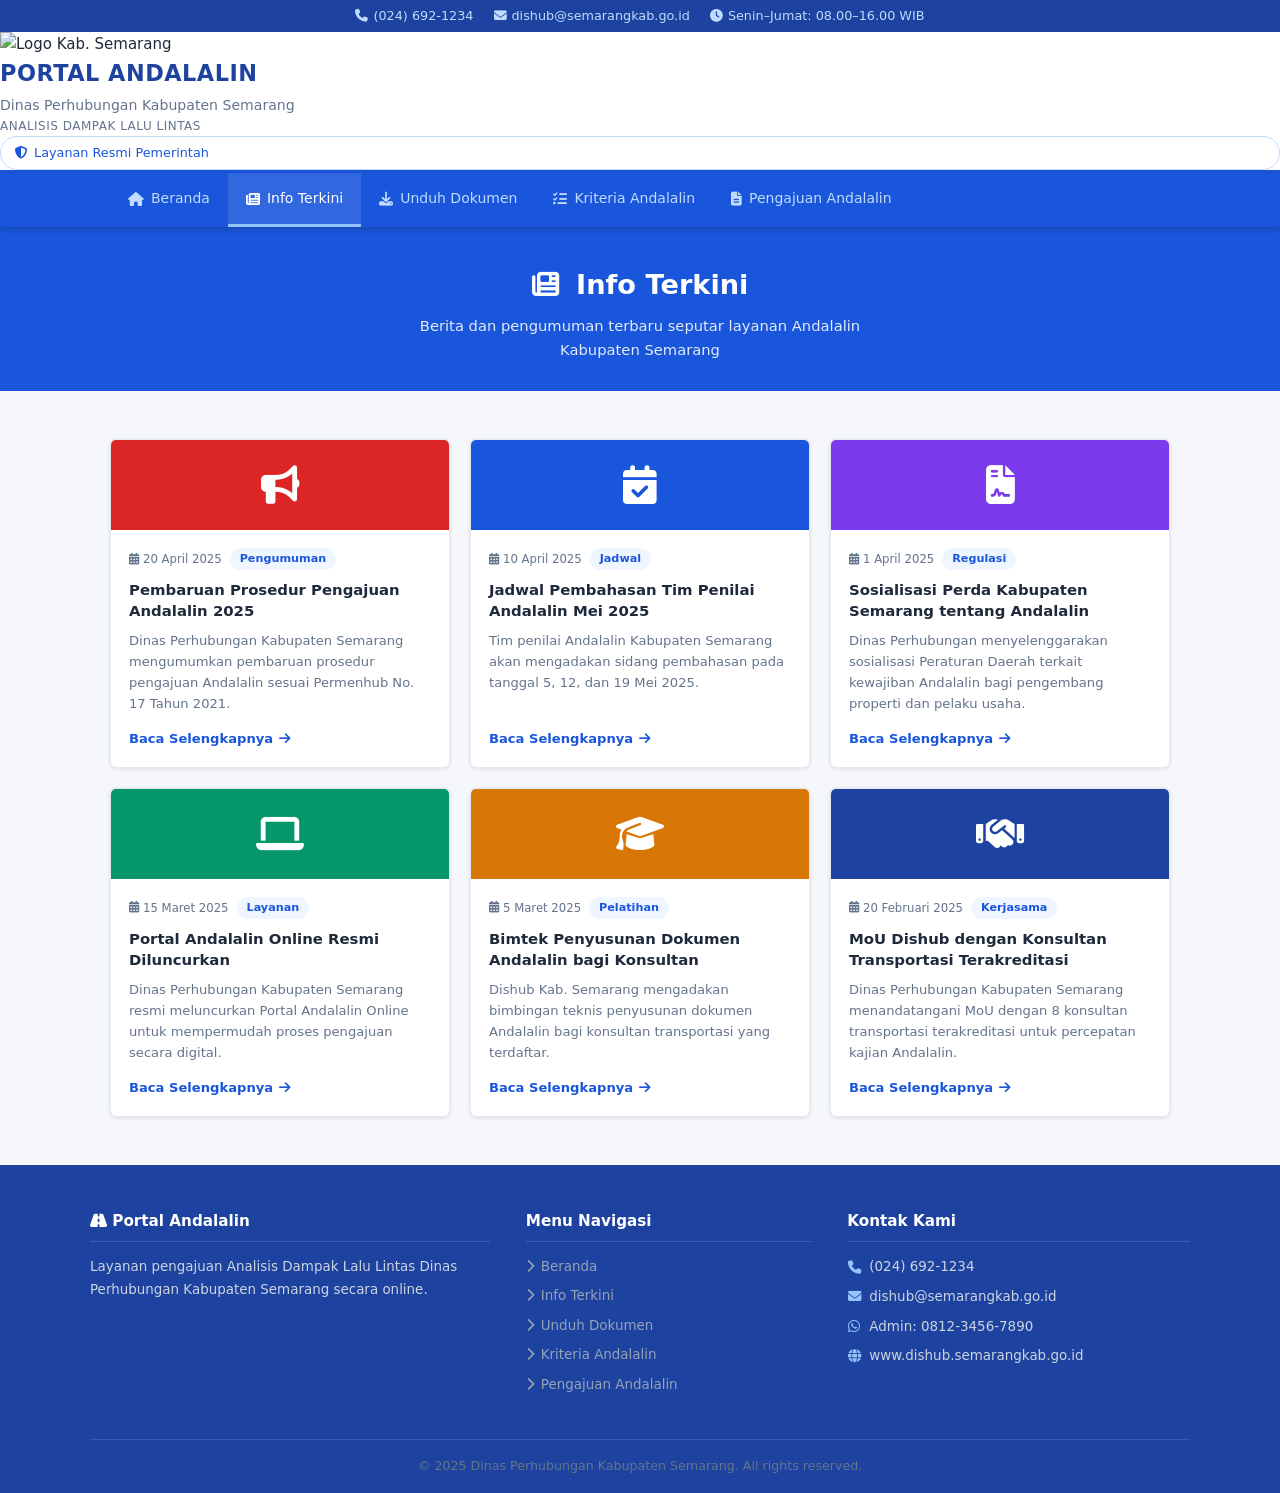
==== commit 3d2d0f17: "Add files via upload" ====
--- a/info.html
+++ b/info.html
@@ -13,7 +13,7 @@
   <div class="container">
     <span><i class="fas fa-phone"></i> (024) 692-1234</span>
     <span><i class="fas fa-envelope"></i> dishub@semarangkab.go.id</span>
-    <span><i class="fas fa-clock"></i> Senin-Jumat: 08.00-16.00 WIB</span>
+    <span><i class="fas fa-clock"></i> Senin–Jumat: 08.00–16.00 WIB</span>
   </div>
 </div>
 
@@ -61,7 +61,7 @@
           <div class="info-body">
             <div class="info-meta">
               <span class="info-date"><i class="fas fa-calendar-days"></i> 20 April 2025</span>
-              <span class="info-tag tag-pengumuman">Pengumuman</span>
+              <span class="info-tag">Pengumuman</span>
             </div>
             <h3>Pembaruan Prosedur Pengajuan Andalalin 2025</h3>
             <p>Dinas Perhubungan Kabupaten Semarang mengumumkan pembaruan prosedur pengajuan Andalalin sesuai Permenhub No. 17 Tahun 2021.</p>
@@ -74,7 +74,7 @@
           <div class="info-body">
             <div class="info-meta">
               <span class="info-date"><i class="fas fa-calendar-days"></i> 10 April 2025</span>
-              <span class="info-tag tag-jadwal">Jadwal</span>
+              <span class="info-tag">Jadwal</span>
             </div>
             <h3>Jadwal Pembahasan Tim Penilai Andalalin Mei 2025</h3>
             <p>Tim penilai Andalalin Kabupaten Semarang akan mengadakan sidang pembahasan pada tanggal 5, 12, dan 19 Mei 2025.</p>
@@ -87,7 +87,7 @@
           <div class="info-body">
             <div class="info-meta">
               <span class="info-date"><i class="fas fa-calendar-days"></i> 1 April 2025</span>
-              <span class="info-tag tag-regulasi">Regulasi</span>
+              <span class="info-tag">Regulasi</span>
             </div>
             <h3>Sosialisasi Perda Kabupaten Semarang tentang Andalalin</h3>
             <p>Dinas Perhubungan menyelenggarakan sosialisasi Peraturan Daerah terkait kewajiban Andalalin bagi pengembang properti dan pelaku usaha.</p>
@@ -100,7 +100,7 @@
           <div class="info-body">
             <div class="info-meta">
               <span class="info-date"><i class="fas fa-calendar-days"></i> 15 Maret 2025</span>
-              <span class="info-tag tag-layanan">Layanan</span>
+              <span class="info-tag">Layanan</span>
             </div>
             <h3>Portal Andalalin Online Resmi Diluncurkan</h3>
             <p>Dinas Perhubungan Kabupaten Semarang resmi meluncurkan Portal Andalalin Online untuk mempermudah proses pengajuan secara digital.</p>
@@ -113,7 +113,7 @@
           <div class="info-body">
             <div class="info-meta">
               <span class="info-date"><i class="fas fa-calendar-days"></i> 5 Maret 2025</span>
-              <span class="info-tag tag-pelatihan">Pelatihan</span>
+              <span class="info-tag">Pelatihan</span>
             </div>
             <h3>Bimtek Penyusunan Dokumen Andalalin bagi Konsultan</h3>
             <p>Dishub Kab. Semarang mengadakan bimbingan teknis penyusunan dokumen Andalalin bagi konsultan transportasi yang terdaftar.</p>
@@ -126,7 +126,7 @@
           <div class="info-body">
             <div class="info-meta">
               <span class="info-date"><i class="fas fa-calendar-days"></i> 20 Februari 2025</span>
-              <span class="info-tag tag-kerjasama">Kerjasama</span>
+              <span class="info-tag">Kerjasama</span>
             </div>
             <h3>MoU Dishub dengan Konsultan Transportasi Terakreditasi</h3>
             <p>Dinas Perhubungan Kabupaten Semarang menandatangani MoU dengan 8 konsultan transportasi terakreditasi untuk percepatan kajian Andalalin.</p>
@@ -152,48 +152,12 @@
 
   <!-- DATA BERITA (hidden) -->
   <div id="data-berita" style="display:none">
-    <div id="berita1"
-      data-judul="Pembaruan Prosedur Pengajuan Andalalin 2025"
-      data-tanggal="20 April 2025"
-      data-kategori="Pengumuman"
-      data-warna="tag-pengumuman"
-      data-isi="&lt;p&gt;Dinas Perhubungan Kabupaten Semarang mengumumkan pembaruan prosedur pengajuan Analisis Dampak Lalu Lintas (Andalalin) yang berlaku mulai 1 Mei 2025, sesuai dengan &lt;strong&gt;Peraturan Menteri Perhubungan No. 17 Tahun 2021&lt;/strong&gt; tentang Penyelenggaraan Analisis Dampak Lalu Lintas.&lt;/p&gt;&lt;p&gt;Beberapa perubahan utama yang perlu diperhatikan pemohon:&lt;/p&gt;&lt;ul&gt;&lt;li&gt;Seluruh pengajuan kini dilakukan secara &lt;strong&gt;online&lt;/strong&gt; melalui Portal Andalalin Dishub Kab. Semarang.&lt;/li&gt;&lt;li&gt;Dokumen teknis wajib disusun oleh &lt;strong&gt;konsultan transportasi terakreditasi&lt;/strong&gt;.&lt;/li&gt;&lt;li&gt;Batas waktu verifikasi dokumen oleh admin adalah &lt;strong&gt;5 hari kerja&lt;/strong&gt; sejak berkas diterima lengkap.&lt;/li&gt;&lt;li&gt;Pemohon akan mendapatkan notifikasi perkembangan pengajuan melalui &lt;strong&gt;WhatsApp&lt;/strong&gt;.&lt;/li&gt;&lt;/ul&gt;&lt;p&gt;Untuk informasi lebih lanjut, hubungi Admin Andalalin Dishub Kab. Semarang melalui WhatsApp di nomor &lt;strong&gt;0812-3456-7890&lt;/strong&gt; pada jam kerja.&lt;/p&gt;">
-    </div>
-    <div id="berita2"
-      data-judul="Jadwal Pembahasan Tim Penilai Andalalin Mei 2025"
-      data-tanggal="10 April 2025"
-      data-kategori="Jadwal"
-      data-warna="tag-jadwal"
-      data-isi="&lt;p&gt;Tim penilai Andalalin Kabupaten Semarang akan mengadakan &lt;strong&gt;sidang pembahasan dokumen Andalalin&lt;/strong&gt; pada bulan Mei 2025 dengan jadwal sebagai berikut:&lt;/p&gt;&lt;ul&gt;&lt;li&gt;&lt;strong&gt;Senin, 5 Mei 2025&lt;/strong&gt; — Pembahasan Bangkitan Tinggi&lt;/li&gt;&lt;li&gt;&lt;strong&gt;Senin, 12 Mei 2025&lt;/strong&gt; — Pembahasan Bangkitan Sedang&lt;/li&gt;&lt;li&gt;&lt;strong&gt;Senin, 19 Mei 2025&lt;/strong&gt; — Pembahasan Bangkitan Rendah &amp;amp; Tidak Wajib&lt;/li&gt;&lt;/ul&gt;&lt;p&gt;Pemohon yang dokumennya telah &lt;strong&gt;diverifikasi dan dinyatakan lengkap&lt;/strong&gt; oleh admin akan dihubungi melalui WhatsApp untuk konfirmasi kehadiran dalam sidang pembahasan.&lt;/p&gt;&lt;p&gt;Sidang pembahasan dilaksanakan di &lt;strong&gt;Kantor Dinas Perhubungan Kabupaten Semarang&lt;/strong&gt;, Jl. Gatot Subroto No. 1, Ungaran. Pemohon atau kuasanya wajib hadir dalam sidang tersebut.&lt;/p&gt;">
-    </div>
-    <div id="berita3"
-      data-judul="Sosialisasi Perda Kabupaten Semarang tentang Andalalin"
-      data-tanggal="1 April 2025"
-      data-kategori="Regulasi"
-      data-warna="tag-regulasi"
-      data-isi="&lt;p&gt;Dinas Perhubungan Kabupaten Semarang menyelenggarakan &lt;strong&gt;Sosialisasi Peraturan Daerah&lt;/strong&gt; terkait kewajiban Analisis Dampak Lalu Lintas (Andalalin) bagi pengembang properti dan pelaku usaha di wilayah Kabupaten Semarang.&lt;/p&gt;&lt;p&gt;Kegiatan sosialisasi ini bertujuan untuk:&lt;/p&gt;&lt;ul&gt;&lt;li&gt;Meningkatkan pemahaman masyarakat dan pelaku usaha tentang kewajiban Andalalin.&lt;/li&gt;&lt;li&gt;Menjelaskan prosedur dan persyaratan pengajuan dokumen Andalalin.&lt;/li&gt;&lt;li&gt;Memperkenalkan layanan Portal Andalalin Online Dishub Kab. Semarang.&lt;/li&gt;&lt;/ul&gt;&lt;p&gt;Sosialisasi dilaksanakan di &lt;strong&gt;Aula Kantor Bupati Semarang&lt;/strong&gt; dan dihadiri oleh perwakilan pengembang, pelaku usaha, serta instansi terkait. Materi sosialisasi dapat diunduh melalui menu &lt;strong&gt;Unduh Dokumen&lt;/strong&gt; di portal ini.&lt;/p&gt;">
-    </div>
-    <div id="berita4"
-      data-judul="Portal Andalalin Online Resmi Diluncurkan"
-      data-tanggal="15 Maret 2025"
-      data-kategori="Layanan"
-      data-warna="tag-layanan"
-      data-isi="&lt;p&gt;Dinas Perhubungan Kabupaten Semarang resmi meluncurkan &lt;strong&gt;Portal Andalalin Online&lt;/strong&gt; sebagai inovasi layanan publik untuk mempermudah proses pengajuan Analisis Dampak Lalu Lintas secara digital.&lt;/p&gt;&lt;p&gt;Dengan portal ini, pemohon dapat:&lt;/p&gt;&lt;ul&gt;&lt;li&gt;Mengajukan permohonan Andalalin &lt;strong&gt;tanpa harus datang ke kantor&lt;/strong&gt;.&lt;/li&gt;&lt;li&gt;Mengunggah dokumen persyaratan secara online.&lt;/li&gt;&lt;li&gt;Memantau status pengajuan secara real-time.&lt;/li&gt;&lt;li&gt;Mendapatkan notifikasi perkembangan melalui &lt;strong&gt;WhatsApp&lt;/strong&gt;.&lt;/li&gt;&lt;/ul&gt;&lt;p&gt;Portal ini dapat diakses melalui browser di perangkat komputer maupun smartphone. Untuk panduan penggunaan, silakan unduh buku panduan di menu &lt;strong&gt;Unduh Dokumen&lt;/strong&gt; atau hubungi admin melalui WhatsApp &lt;strong&gt;0812-3456-7890&lt;/strong&gt;.&lt;/p&gt;">
-    </div>
-    <div id="berita5"
-      data-judul="Bimtek Penyusunan Dokumen Andalalin bagi Konsultan"
-      data-tanggal="5 Maret 2025"
-      data-kategori="Pelatihan"
-      data-warna="tag-pelatihan"
-      data-isi="&lt;p&gt;Dinas Perhubungan Kabupaten Semarang mengadakan &lt;strong&gt;Bimbingan Teknis (Bimtek) Penyusunan Dokumen Andalalin&lt;/strong&gt; bagi konsultan transportasi yang terdaftar di wilayah Kabupaten Semarang.&lt;/p&gt;&lt;p&gt;Materi yang disampaikan dalam Bimtek meliputi:&lt;/p&gt;&lt;ul&gt;&lt;li&gt;Dasar hukum dan regulasi Andalalin terbaru.&lt;/li&gt;&lt;li&gt;Metodologi survei dan analisis dampak lalu lintas.&lt;/li&gt;&lt;li&gt;Standar penyusunan dokumen Andalalin sesuai Permenhub No. 17/2021.&lt;/li&gt;&lt;li&gt;Prosedur pengajuan melalui Portal Andalalin Online.&lt;/li&gt;&lt;/ul&gt;&lt;p&gt;Konsultan yang belum terdaftar dapat menghubungi Bidang Lalu Lintas Dishub Kab. Semarang untuk proses pendaftaran. Bimtek berikutnya dijadwalkan pada &lt;strong&gt;Juni 2025&lt;/strong&gt;.&lt;/p&gt;">
-    </div>
-    <div id="berita6"
-      data-judul="MoU Dishub dengan Konsultan Transportasi Terakreditasi"
-      data-tanggal="20 Februari 2025"
-      data-kategori="Kerjasama"
-      data-warna="tag-kerjasama"
-      data-isi="&lt;p&gt;Dinas Perhubungan Kabupaten Semarang menandatangani &lt;strong&gt;Nota Kesepahaman (MoU)&lt;/strong&gt; dengan 8 konsultan transportasi terakreditasi untuk mendukung percepatan proses kajian Andalalin di wilayah Kabupaten Semarang.&lt;/p&gt;&lt;p&gt;Kerjasama ini mencakup:&lt;/p&gt;&lt;ul&gt;&lt;li&gt;Penyusunan dokumen Andalalin yang memenuhi standar teknis.&lt;/li&gt;&lt;li&gt;Pendampingan pemohon dalam proses pengajuan.&lt;/li&gt;&lt;li&gt;Percepatan waktu penyelesaian kajian Andalalin.&lt;/li&gt;&lt;/ul&gt;&lt;p&gt;Daftar konsultan transportasi terakreditasi yang bermitra dengan Dishub Kab. Semarang dapat diperoleh dengan menghubungi Bidang Lalu Lintas Dishub melalui telepon &lt;strong&gt;(024) 692-1234&lt;/strong&gt; atau email &lt;strong&gt;dishub@semarangkab.go.id&lt;/strong&gt;.&lt;/p&gt;">
-    </div>
+    <div id="berita1" data-judul="Pembaruan Prosedur Pengajuan Andalalin 2025" data-tanggal="20 April 2025" data-kategori="Pengumuman" data-warna="tag-pengumuman" data-isi="&lt;p&gt;Dinas Perhubungan Kabupaten Semarang mengumumkan pembaruan prosedur pengajuan Analisis Dampak Lalu Lintas (Andalalin) yang berlaku mulai 1 Mei 2025, sesuai dengan &lt;strong&gt;Peraturan Menteri Perhubungan No. 17 Tahun 2021&lt;/strong&gt;.&lt;/p&gt;&lt;p&gt;Beberapa perubahan utama:&lt;/p&gt;&lt;ul&gt;&lt;li&gt;Seluruh pengajuan kini dilakukan secara &lt;strong&gt;online&lt;/strong&gt; melalui Portal Andalalin.&lt;/li&gt;&lt;li&gt;Dokumen teknis wajib disusun oleh &lt;strong&gt;konsultan transportasi terakreditasi&lt;/strong&gt;.&lt;/li&gt;&lt;li&gt;Batas waktu verifikasi dokumen adalah &lt;strong&gt;5 hari kerja&lt;/strong&gt;.&lt;/li&gt;&lt;li&gt;Pemohon mendapat notifikasi melalui &lt;strong&gt;WhatsApp&lt;/strong&gt;.&lt;/li&gt;&lt;/ul&gt;&lt;p&gt;Hubungi Admin Andalalin melalui WhatsApp &lt;strong&gt;0812-3456-7890&lt;/strong&gt; untuk informasi lebih lanjut.&lt;/p&gt;"></div>
+    <div id="berita2" data-judul="Jadwal Pembahasan Tim Penilai Andalalin Mei 2025" data-tanggal="10 April 2025" data-kategori="Jadwal" data-warna="tag-jadwal" data-isi="&lt;p&gt;Tim penilai Andalalin Kabupaten Semarang akan mengadakan &lt;strong&gt;sidang pembahasan&lt;/strong&gt; pada bulan Mei 2025:&lt;/p&gt;&lt;ul&gt;&lt;li&gt;&lt;strong&gt;Senin, 5 Mei 2025&lt;/strong&gt; — Pembahasan Bangkitan Tinggi&lt;/li&gt;&lt;li&gt;&lt;strong&gt;Senin, 12 Mei 2025&lt;/strong&gt; — Pembahasan Bangkitan Sedang&lt;/li&gt;&lt;li&gt;&lt;strong&gt;Senin, 19 Mei 2025&lt;/strong&gt; — Pembahasan Bangkitan Rendah &amp;amp; Tidak Wajib&lt;/li&gt;&lt;/ul&gt;&lt;p&gt;Pemohon yang dokumennya telah diverifikasi akan dihubungi melalui WhatsApp untuk konfirmasi kehadiran. Sidang dilaksanakan di &lt;strong&gt;Kantor Dinas Perhubungan Kabupaten Semarang&lt;/strong&gt;, Jl. Gatot Subroto No. 1, Ungaran.&lt;/p&gt;"></div>
+    <div id="berita3" data-judul="Sosialisasi Perda Kabupaten Semarang tentang Andalalin" data-tanggal="1 April 2025" data-kategori="Regulasi" data-warna="tag-regulasi" data-isi="&lt;p&gt;Dinas Perhubungan Kabupaten Semarang menyelenggarakan &lt;strong&gt;Sosialisasi Peraturan Daerah&lt;/strong&gt; terkait kewajiban Andalalin bagi pengembang properti dan pelaku usaha.&lt;/p&gt;&lt;p&gt;Tujuan sosialisasi:&lt;/p&gt;&lt;ul&gt;&lt;li&gt;Meningkatkan pemahaman tentang kewajiban Andalalin.&lt;/li&gt;&lt;li&gt;Menjelaskan prosedur dan persyaratan pengajuan.&lt;/li&gt;&lt;li&gt;Memperkenalkan layanan Portal Andalalin Online.&lt;/li&gt;&lt;/ul&gt;&lt;p&gt;Materi sosialisasi dapat diunduh melalui menu &lt;strong&gt;Unduh Dokumen&lt;/strong&gt;.&lt;/p&gt;"></div>
+    <div id="berita4" data-judul="Portal Andalalin Online Resmi Diluncurkan" data-tanggal="15 Maret 2025" data-kategori="Layanan" data-warna="tag-layanan" data-isi="&lt;p&gt;Dinas Perhubungan Kabupaten Semarang resmi meluncurkan &lt;strong&gt;Portal Andalalin Online&lt;/strong&gt; sebagai inovasi layanan publik.&lt;/p&gt;&lt;p&gt;Dengan portal ini, pemohon dapat:&lt;/p&gt;&lt;ul&gt;&lt;li&gt;Mengajukan permohonan &lt;strong&gt;tanpa harus datang ke kantor&lt;/strong&gt;.&lt;/li&gt;&lt;li&gt;Mengunggah dokumen persyaratan secara online.&lt;/li&gt;&lt;li&gt;Memantau status pengajuan secara real-time.&lt;/li&gt;&lt;li&gt;Mendapatkan notifikasi melalui &lt;strong&gt;WhatsApp&lt;/strong&gt;.&lt;/li&gt;&lt;/ul&gt;&lt;p&gt;Panduan penggunaan tersedia di menu &lt;strong&gt;Unduh Dokumen&lt;/strong&gt;.&lt;/p&gt;"></div>
+    <div id="berita5" data-judul="Bimtek Penyusunan Dokumen Andalalin bagi Konsultan" data-tanggal="5 Maret 2025" data-kategori="Pelatihan" data-warna="tag-pelatihan" data-isi="&lt;p&gt;Dinas Perhubungan Kabupaten Semarang mengadakan &lt;strong&gt;Bimbingan Teknis (Bimtek)&lt;/strong&gt; penyusunan dokumen Andalalin bagi konsultan transportasi.&lt;/p&gt;&lt;p&gt;Materi Bimtek meliputi:&lt;/p&gt;&lt;ul&gt;&lt;li&gt;Dasar hukum dan regulasi Andalalin terbaru.&lt;/li&gt;&lt;li&gt;Metodologi survei dan analisis dampak lalu lintas.&lt;/li&gt;&lt;li&gt;Standar penyusunan dokumen sesuai Permenhub No. 17/2021.&lt;/li&gt;&lt;li&gt;Prosedur pengajuan melalui Portal Andalalin Online.&lt;/li&gt;&lt;/ul&gt;&lt;p&gt;Bimtek berikutnya dijadwalkan pada &lt;strong&gt;Juni 2025&lt;/strong&gt;.&lt;/p&gt;"></div>
+    <div id="berita6" data-judul="MoU Dishub dengan Konsultan Transportasi Terakreditasi" data-tanggal="20 Februari 2025" data-kategori="Kerjasama" data-warna="tag-kerjasama" data-isi="&lt;p&gt;Dinas Perhubungan Kabupaten Semarang menandatangani &lt;strong&gt;Nota Kesepahaman (MoU)&lt;/strong&gt; dengan 8 konsultan transportasi terakreditasi.&lt;/p&gt;&lt;p&gt;Kerjasama ini mencakup:&lt;/p&gt;&lt;ul&gt;&lt;li&gt;Penyusunan dokumen Andalalin yang memenuhi standar teknis.&lt;/li&gt;&lt;li&gt;Pendampingan pemohon dalam proses pengajuan.&lt;/li&gt;&lt;li&gt;Percepatan waktu penyelesaian kajian Andalalin.&lt;/li&gt;&lt;/ul&gt;&lt;p&gt;Daftar konsultan dapat diperoleh melalui telepon &lt;strong&gt;(024) 692-1234&lt;/strong&gt;.&lt;/p&gt;"></div>
   </div>
 </main>
 
@@ -206,11 +170,11 @@
     <div class="footer-col">
       <h4>Menu Navigasi</h4>
       <ul>
-        <li><a href="index.html">Beranda</a></li>
-        <li><a href="info.html">Info Terkini</a></li>
-        <li><a href="unduh.html">Unduh Dokumen</a></li>
-        <li><a href="kriteria.html">Kriteria Andalalin</a></li>
-        <li><a href="pengajuan.html">Pengajuan Andalalin</a></li>
+        <li><a href="index.html"><i class="fas fa-chevron-right"></i> Beranda</a></li>
+        <li><a href="info.html"><i class="fas fa-chevron-right"></i> Info Terkini</a></li>
+        <li><a href="unduh.html"><i class="fas fa-chevron-right"></i> Unduh Dokumen</a></li>
+        <li><a href="kriteria.html"><i class="fas fa-chevron-right"></i> Kriteria Andalalin</a></li>
+        <li><a href="pengajuan.html"><i class="fas fa-chevron-right"></i> Pengajuan Andalalin</a></li>
       </ul>
     </div>
     <div class="footer-col">
--- a/style.css
+++ b/style.css
@@ -1,492 +1,398 @@
-/* Portal Andalalin - Dishub Kab. Semarang */
-:root{--bm:#1a56db;--bd:#1e429f;--bn:#0f3460;--bl:#3f83f8;--bp:#eff6ff;--bb:#bfdbfe;--w:#fff;--g9:#1e293b;--g7:#374151;--g5:#64748b;--g4:#94a3b8;--g2:#e2e8f0;--g1:#f1f5f9;--g0:#f8fafc;--red:#dc2626;--ora:#d97706;--grn:#059669;--pur:#7c3aed;--sh:0 2px 12px rgba(0,0,0,.08);--shb:0 4px 20px rgba(26,86,219,.25);--r6:6px;--r10:10px;--r14:14px;--tr:all .22s ease}
-*,*::before,*::after{box-sizing:border-box;margin:0;padding:0}html{scroll-behavior:smooth}body{font-family:"Segoe UI",system-ui,sans-serif;background:#eef2fb;color:var(--g9);line-height:1.65}a{text-decoration:none;color:inherit}ul{list-style:none}img{max-width:100%;display:block}button{font-family:inherit}.container{max-width:1200px;margin:0 auto;padding:0 24px}
-.topbar{background:var(--bn);color:#94a3b8;font-size:.78rem;padding:7px 0;border-bottom:1px solid rgba(255,255,255,.06)}.topbar .container{display:flex;gap:24px;flex-wrap:wrap;justify-content:center;align-items:center}.topbar span{display:flex;align-items:center;gap:6px}.topbar i{color:var(--bl)}
-.site-header{background:linear-gradient(135deg,var(--bm) 0%,var(--bd) 55%,var(--bn) 100%);color:var(--w);padding:20px 0;box-shadow:0 4px 24px rgba(0,0,0,.28);position:relative;overflow:hidden}.site-header::before{content:"";position:absolute;top:-80px;right:-80px;width:300px;height:300px;background:rgba(255,255,255,.04);border-radius:50%;pointer-events:none}
-.header-inner{display:flex;align-items:center;justify-content:space-between;gap:20px;flex-wrap:wrap;position:relative;z-index:1}.header-logo{display:flex;align-items:center;gap:18px}.header-logo img{width:68px;height:68px;object-fit:contain;filter:drop-shadow(0 3px 8px rgba(0,0,0,.35));flex-shrink:0}.header-title{display:block;font-size:1.7rem;font-weight:800;letter-spacing:1.5px;line-height:1.1;text-shadow:0 2px 8px rgba(0,0,0,.2)}.header-sub{display:block;font-size:.96rem;font-weight:500;opacity:.92;margin-top:3px}.header-tagline{display:block;font-size:.76rem;opacity:.68;margin-top:3px;letter-spacing:.6px;text-transform:uppercase}.header-badge{display:flex;align-items:center;gap:8px;background:rgba(255,255,255,.14);border:1px solid rgba(255,255,255,.28);border-radius:24px;padding:9px 20px;font-size:.82rem;font-weight:500;backdrop-filter:blur(6px);white-space:nowrap}.header-badge i{color:#93c5fd}
-.navbar{background:var(--bm);position:sticky;top:0;z-index:1000;box-shadow:0 2px 16px rgba(26,86,219,.45)}.nav-inner{display:flex;align-items:center;justify-content:space-between;position:relative}.nav-menu{display:flex}.nav-menu a{display:flex;align-items:center;gap:8px;color:#bfdbfe;padding:17px 20px;font-size:.875rem;font-weight:500;transition:var(--tr);border-bottom:3px solid transparent;white-space:nowrap}.nav-menu a:hover,.nav-menu a.active{color:var(--w);background:rgba(255,255,255,.1);border-bottom-color:#93c5fd}.nav-toggle{display:none;background:none;border:none;color:var(--w);font-size:1.35rem;cursor:pointer;padding:15px 18px}.nav-toggle:hover{background:rgba(255,255,255,.1)}
-.page-hero{background:linear-gradient(135deg,var(--bm),var(--bd));color:var(--w);padding:52px 0 44px;text-align:center;position:relative;overflow:hidden}.page-hero::before{content:"";position:absolute;inset:0;background:url("data:image/svg+xml,%3Csvg width=40 height=40 viewBox=0 0 40 40 xmlns=http://www.w3.org/2000/svg%3E%3Cg fill=%23fff fill-opacity=0.03%3E%3Cpath d=M20 20h20v20H20zM0 0h20v20H0z/%3E%3C/g%3E%3C/svg%3E")}.page-hero .container{position:relative;z-index:1}.page-hero h1{font-size:2rem;font-weight:800;margin-bottom:10px}.page-hero h1 i{margin-right:10px;color:#93c5fd}.page-hero p{font-size:.98rem;opacity:.88;max-width:580px;margin:0 auto;line-height:1.7}
-.hero-banner{background:linear-gradient(135deg,var(--bm) 0%,var(--bd) 45%,var(--bn) 100%);color:var(--w);padding:72px 0 60px;position:relative;overflow:hidden}.hero-banner::before{content:"";position:absolute;top:-100px;right:-100px;width:500px;height:500px;background:radial-gradient(circle,rgba(255,255,255,.06) 0%,transparent 70%);pointer-events:none}.hero-inner{display:grid;grid-template-columns:1fr 280px;gap:48px;align-items:center;position:relative;z-index:1}.hero-badge{display:inline-flex;align-items:center;gap:8px;background:rgba(255,255,255,.15);border:1px solid rgba(255,255,255,.3);border-radius:24px;padding:7px 16px;font-size:.8rem;margin-bottom:18px}.hero-badge i{color:#93c5fd}.hero-content h1{font-size:2.3rem;font-weight:800;line-height:1.2;margin-bottom:10px;text-shadow:0 2px 12px rgba(0,0,0,.2)}.hero-content h2{font-size:1.1rem;font-weight:500;opacity:.88;margin-bottom:16px}.hero-content p{font-size:.95rem;opacity:.82;max-width:540px;margin-bottom:32px;line-height:1.75}.hero-buttons{display:flex;gap:14px;flex-wrap:wrap}
-.btn-primary{display:inline-flex;align-items:center;gap:9px;background:var(--w);color:var(--bm);padding:13px 28px;border-radius:var(--r10);font-weight:700;font-size:.92rem;border:none;cursor:pointer;transition:var(--tr);box-shadow:0 4px 16px rgba(0,0,0,.18)}.btn-primary:hover{background:#eff6ff;transform:translateY(-2px);box-shadow:0 8px 24px rgba(0,0,0,.22)}.btn-outline{display:inline-flex;align-items:center;gap:9px;background:transparent;color:var(--w);padding:13px 28px;border-radius:var(--r10);font-weight:600;font-size:.92rem;border:2px solid rgba(255,255,255,.55);cursor:pointer;transition:var(--tr)}.btn-outline:hover{background:rgba(255,255,255,.15);border-color:var(--w);transform:translateY(-2px)}
-.hero-stats{display:flex;flex-direction:column;gap:14px}.stat-card{background:rgba(255,255,255,.13);border:1px solid rgba(255,255,255,.22);border-radius:var(--r14);padding:18px 22px;text-align:center;backdrop-filter:blur(6px);transition:var(--tr)}.stat-card:hover{background:rgba(255,255,255,.2);transform:translateX(-4px)}.stat-card i{font-size:1.6rem;color:#93c5fd;margin-bottom:7px;display:block}.stat-num{display:block;font-size:2rem;font-weight:800;line-height:1}.stat-label{display:block;font-size:.75rem;opacity:.75;margin-top:5px}
-.section-wrap{padding:64px 0}.bg-light{background:#e4ecfb}.section-header{text-align:center;margin-bottom:44px}.section-header h2{font-size:1.75rem;font-weight:800;color:var(--bd);margin-bottom:8px;display:inline-block;position:relative}.section-header h2::after{content:"";display:block;width:56px;height:4px;background:linear-gradient(90deg,var(--bm),var(--bl));border-radius:2px;margin:10px auto 0}.section-header h2 i{color:var(--bm);margin-right:10px}.section-header p{color:var(--g5);font-size:.95rem;margin-top:6px}.alur-steps{display:flex;align-items:flex-start;gap:6px;flex-wrap:wrap;justify-content:center}.step-item{display:flex;flex-direction:column;align-items:center;text-align:center;max-width:148px;position:relative}.step-num{position:absolute;top:-8px;right:-8px;background:var(--bm);color:var(--w);width:24px;height:24px;border-radius:50%;font-size:.7rem;font-weight:800;display:flex;align-items:center;justify-content:center;z-index:1;box-shadow:0 2px 8px rgba(26,86,219,.4);border:2px solid var(--w)}.step-icon{width:68px;height:68px;background:linear-gradient(135deg,var(--bm),var(--bl));border-radius:18px;display:flex;align-items:center;justify-content:center;color:var(--w);font-size:1.5rem;margin-bottom:12px;box-shadow:var(--shb);transition:var(--tr)}.step-item:hover .step-icon{transform:translateY(-4px)}.step-text h4{font-size:.84rem;font-weight:700;color:var(--bd);margin-bottom:5px}.step-text p{font-size:.73rem;color:var(--g5);line-height:1.45}.step-arrow{color:#93c5fd;font-size:1.3rem;margin-top:22px;flex-shrink:0}
-.layanan-grid{display:grid;grid-template-columns:repeat(auto-fit,minmax(210px,1fr));gap:22px}.layanan-card{background:var(--w);border-radius:var(--r14);padding:32px 22px 26px;text-align:center;box-shadow:var(--sh);border:2px solid transparent;transition:var(--tr);cursor:pointer;display:block;color:var(--g9);position:relative;overflow:hidden}.layanan-card::before{content:"";position:absolute;top:0;left:0;right:0;height:4px;background:linear-gradient(90deg,var(--bm),var(--bl));transform:scaleX(0);transition:transform .25s ease}.layanan-card:hover::before{transform:scaleX(1)}.layanan-card:hover{border-color:var(--bb);transform:translateY(-6px);box-shadow:0 12px 36px rgba(26,86,219,.16)}.layanan-icon{width:68px;height:68px;border-radius:18px;display:flex;align-items:center;justify-content:center;font-size:1.7rem;margin:0 auto 18px;color:var(--w);transition:var(--tr)}.layanan-card:hover .layanan-icon{transform:scale(1.08)}.icon-tinggi{background:linear-gradient(135deg,#dc2626,#ef4444);box-shadow:0 4px 14px rgba(220,38,38,.3)}.icon-sedang{background:linear-gradient(135deg,#d97706,#f59e0b);box-shadow:0 4px 14px rgba(217,119,6,.3)}.icon-rendah{background:linear-gradient(135deg,#059669,#10b981);box-shadow:0 4px 14px rgba(5,150,105,.3)}.icon-tidakwajib{background:linear-gradient(135deg,#7c3aed,#8b5cf6);box-shadow:0 4px 14px rgba(124,58,237,.3)}.icon-umum{background:linear-gradient(135deg,var(--bm),var(--bl));box-shadow:var(--shb)}.layanan-card h3{font-size:1rem;font-weight:700;color:var(--bd);margin-bottom:9px}.layanan-card p{font-size:.8rem;color:var(--g5);margin-bottom:16px;line-height:1.55}.layanan-badge{display:inline-block;padding:5px 14px;border-radius:24px;font-size:.72rem;font-weight:700}.badge-tinggi{background:#fee2e2;color:#dc2626}.badge-sedang{background:#fef3c7;color:#d97706}.badge-rendah{background:#d1fae5;color:#059669}.badge-tidakwajib{background:#ede9fe;color:#7c3aed}.badge-umum{background:var(--bp);color:var(--bm)}
-.info-grid{display:grid;grid-template-columns:repeat(auto-fit,minmax(320px,1fr));gap:24px}.info-card{background:var(--w);border-radius:var(--r14);overflow:hidden;box-shadow:var(--sh);border:1px solid var(--g2);transition:var(--tr);display:flex;flex-direction:column}.info-card:hover{transform:translateY(-5px);box-shadow:0 12px 36px rgba(0,0,0,.12);border-color:var(--bb)}.info-img-wrap{height:110px;display:flex;align-items:center;justify-content:center;font-size:2.8rem;color:var(--w)}.tag-pengumuman{background:linear-gradient(135deg,#dc2626,#ef4444)}.tag-jadwal{background:linear-gradient(135deg,var(--bm),var(--bl))}.tag-regulasi{background:linear-gradient(135deg,#7c3aed,#8b5cf6)}.tag-layanan{background:linear-gradient(135deg,#059669,#10b981)}.tag-pelatihan{background:linear-gradient(135deg,#d97706,#f59e0b)}.tag-kerjasama{background:linear-gradient(135deg,var(--bn),var(--bm))}.info-body{padding:22px;flex:1;display:flex;flex-direction:column}.info-meta{display:flex;align-items:center;gap:10px;margin-bottom:12px;flex-wrap:wrap}.info-date{font-size:.74rem;color:var(--g4);display:flex;align-items:center;gap:5px}.info-tag{font-size:.7rem;font-weight:700;padding:3px 11px;border-radius:20px;background:var(--bp);color:var(--bm)}.info-body h3{font-size:.96rem;font-weight:700;color:var(--g9);margin-bottom:9px;line-height:1.45}.info-body p{font-size:.83rem;color:var(--g5);line-height:1.65;flex:1}.info-link{display:inline-flex;align-items:center;gap:7px;color:var(--bm);font-size:.83rem;font-weight:700;margin-top:16px;transition:gap .2s}.info-link:hover{gap:12px}
-.unduh-list{display:flex;flex-direction:column;gap:14px}.unduh-card{background:var(--w);border-radius:var(--r10);padding:20px 24px;display:flex;align-items:center;gap:20px;box-shadow:var(--sh);border:1px solid var(--g2);transition:var(--tr)}.unduh-card:hover{border-color:var(--bb);box-shadow:0 6px 24px rgba(26,86,219,.13);transform:translateX(4px)}.unduh-icon{width:54px;height:54px;border-radius:var(--r10);display:flex;align-items:center;justify-content:center;font-size:1.55rem;flex-shrink:0}.icon-pdf{background:#fee2e2;color:#dc2626}.icon-word{background:var(--bp);color:var(--bm)}.icon-excel{background:#d1fae5;color:#059669}.unduh-info{flex:1;min-width:0}.unduh-info h4{font-size:.95rem;font-weight:700;color:var(--g9);margin-bottom:4px}.unduh-info p{font-size:.8rem;color:var(--g5);margin-bottom:6px;line-height:1.5}.unduh-meta{font-size:.74rem;color:var(--g4)}.btn-unduh{display:inline-flex;align-items:center;gap:8px;background:linear-gradient(135deg,var(--bm),var(--bd));color:var(--w);padding:11px 22px;border-radius:var(--r6);font-size:.85rem;font-weight:700;border:none;cursor:pointer;transition:var(--tr);white-space:nowrap;flex-shrink:0;box-shadow:var(--shb)}.btn-unduh:hover{transform:translateY(-2px);box-shadow:0 6px 20px rgba(26,86,219,.35)}.modal-overlay{display:none;position:fixed;inset:0;background:rgba(12,36,97,.6);z-index:9999;align-items:center;justify-content:center;backdrop-filter:blur(4px);padding:20px}.modal-overlay.show{display:flex}.modal-box{background:var(--w);border-radius:20px;padding:44px 40px;text-align:center;max-width:440px;width:100%;box-shadow:0 24px 80px rgba(0,0,0,.28);animation:popIn .3s cubic-bezier(.34,1.56,.64,1);border-top:5px solid var(--grn)}@keyframes popIn{from{transform:scale(.8) translateY(20px);opacity:0}to{transform:scale(1) translateY(0);opacity:1}}.modal-icon{width:80px;height:80px;background:linear-gradient(135deg,#059669,#10b981);border-radius:50%;display:flex;align-items:center;justify-content:center;margin:0 auto 22px;font-size:2.2rem;color:var(--w);box-shadow:0 8px 28px rgba(5,150,105,.4)}.modal-box h3{font-size:1.4rem;font-weight:800;color:var(--g9);margin-bottom:12px}.modal-box p{font-size:.92rem;color:var(--g5);line-height:1.7;margin-bottom:28px}
-.site-footer{background:linear-gradient(180deg,var(--bn) 0%,#081a3a 100%);color:#94a3b8;padding:56px 0 0}.footer-inner{display:grid;grid-template-columns:1.4fr 1fr 1.2fr;gap:40px;padding-bottom:44px;border-bottom:1px solid rgba(255,255,255,.08)}.footer-col h4{color:var(--w);font-size:1rem;font-weight:700;margin-bottom:16px;display:flex;align-items:center;gap:9px;padding-bottom:10px;border-bottom:2px solid rgba(255,255,255,.08)}.footer-col h4 i{color:#60a5fa}.footer-col>p{font-size:.85rem;line-height:1.75;margin-bottom:8px;display:flex;align-items:center;gap:9px}.footer-col>p i{color:#60a5fa;width:15px;text-align:center;flex-shrink:0}.footer-col ul li{margin-bottom:10px}.footer-col ul a{font-size:.85rem;color:#94a3b8;transition:var(--tr);display:flex;align-items:center;gap:8px}.footer-col ul a:hover{color:#60a5fa;padding-left:4px}.footer-bottom{padding:18px 0;text-align:center;font-size:.8rem;color:#64748b}
-@media(max-width:1024px){.footer-inner{grid-template-columns:1fr 1fr}}
-@media(max-width:900px){.hero-inner{grid-template-columns:1fr}.hero-stats{flex-direction:row;justify-content:center;flex-wrap:wrap}.stat-card{min-width:130px;flex:1}.step-arrow{display:none}.alur-steps{gap:16px}.step-item{max-width:160px}}
-@media(max-width:768px){.nav-toggle{display:block}.nav-menu{display:none;flex-direction:column;width:100%;background:var(--bd);position:absolute;top:100%;left:0;padding:6px 0 12px;box-shadow:0 10px 30px rgba(0,0,0,.25);border-top:2px solid rgba(255,255,255,.1)}.nav-menu.open{display:flex}.nav-menu a{padding:13px 22px;border-bottom:none;border-left:4px solid transparent}.nav-menu a.active,.nav-menu a:hover{border-left-color:#93c5fd;background:rgba(255,255,255,.08)}.nav-inner{position:relative;flex-wrap:wrap}.header-title{font-size:1.25rem}.hero-content h1{font-size:1.7rem}.hero-banner{padding:48px 0 40px}.form-row{grid-template-columns:1fr}.ftab span{display:none}.ftab{padding:11px 14px;flex:0 0 auto}.unduh-card{flex-direction:column;text-align:center}.btn-unduh{width:100%;justify-content:center}.ajuan-form{padding:22px 18px}.form-panel-header{padding:22px 20px}.footer-inner{grid-template-columns:1fr;gap:28px}.section-header h2{font-size:1.5rem}.simulasi-row{grid-template-columns:1fr;gap:12px}.gform-grid{grid-template-columns:1fr}}
-@media(max-width:480px){.hero-stats{flex-direction:column;align-items:stretch}.layanan-grid{grid-template-columns:1fr 1fr;gap:14px}.info-grid{grid-template-columns:1fr}.upload-grid{grid-template-columns:1fr}.topbar .container{flex-direction:column;gap:5px}.header-logo img{width:52px;height:52px}.header-title{font-size:1.1rem}.hero-content h1{font-size:1.45rem}.page-hero h1{font-size:1.6rem}.btn-submit{padding:14px 32px;font-size:.92rem}.modal-box{padding:32px 24px}.kriteria-tabs{gap:6px}.ktab{padding:9px 14px;font-size:.8rem}}
-
-/* ===== KRITERIA ===== */
-.kriteria-info-box{background:var(--bp);border:1px solid var(--bb);border-left:5px solid var(--bm);border-radius:var(--r10);padding:18px 22px;display:flex;align-items:flex-start;gap:14px;margin-bottom:30px;color:var(--bd);font-size:.9rem;line-height:1.65}
-.kriteria-info-box i{font-size:1.3rem;color:var(--bm);flex-shrink:0;margin-top:2px}
-.kriteria-tabs{display:flex;gap:10px;flex-wrap:wrap;margin-bottom:26px}
-.ktab{display:flex;align-items:center;gap:8px;padding:11px 22px;border-radius:var(--r6);border:2px solid var(--g2);background:var(--w);color:var(--g5);font-size:.86rem;font-weight:600;cursor:pointer;transition:var(--tr)}
-.ktab:hover{border-color:var(--bm);color:var(--bm);background:var(--bp)}
-.ktab.active{background:var(--bm);color:var(--w);border-color:var(--bm);box-shadow:var(--shb)}
-.kriteria-panel{display:none}
-.kriteria-panel.active{display:block;animation:fadeIn .25s ease}
-@keyframes fadeIn{from{opacity:0;transform:translateY(8px)}to{opacity:1;transform:none}}
-.panel-badge{display:inline-flex;align-items:center;gap:9px;padding:9px 20px;border-radius:var(--r6);font-weight:700;font-size:.9rem;margin-bottom:18px;color:var(--w)}
-.panel-badge.badge-tinggi{background:linear-gradient(135deg,#dc2626,#ef4444)}
-.panel-badge.badge-sedang{background:linear-gradient(135deg,#d97706,#f59e0b)}
-.panel-badge.badge-rendah{background:linear-gradient(135deg,#059669,#10b981)}
-.panel-badge.badge-tidakwajib{background:linear-gradient(135deg,#7c3aed,#8b5cf6)}
-.table-wrap{overflow-x:auto;border-radius:var(--r10);box-shadow:var(--sh);border:1px solid var(--g2)}
-.kriteria-table{width:100%;border-collapse:collapse;background:var(--w);font-size:.88rem}
-.kriteria-table thead tr{background:linear-gradient(135deg,var(--bm),var(--bd));color:var(--w)}
-.kriteria-table th{padding:14px 18px;text-align:left;font-weight:700;white-space:nowrap}
-.kriteria-table td{padding:13px 18px;border-bottom:1px solid var(--g1);color:var(--g7)}
-.kriteria-table tbody tr:nth-child(even){background:#fafcff}
-.kriteria-table tbody tr:hover{background:var(--bp)}
-.kriteria-table tbody tr:last-child td{border-bottom:none}
-.tidakwajib-note{background:#fefce8;border:1px solid #fde68a;border-left:5px solid #d97706;border-radius:var(--r10);padding:18px 22px;display:flex;align-items:flex-start;gap:14px;margin-top:22px;font-size:.86rem;color:#92400e;line-height:1.65}
-.tidakwajib-note i{color:#d97706;font-size:1.2rem;flex-shrink:0;margin-top:2px}
-.kriteria-cta{margin-top:22px}
-
-/* ===== SIMULASI CEK KATEGORI ===== */
-.simulasi-wrap{background:var(--w);border-radius:var(--r14);padding:32px;box-shadow:var(--sh);border:1px solid var(--g2);margin-bottom:36px}
-.simulasi-wrap h3{font-size:1.1rem;font-weight:800;color:var(--bd);margin-bottom:6px;display:flex;align-items:center;gap:10px}
-.simulasi-wrap h3 i{color:var(--bm)}
-.simulasi-wrap>p{font-size:.88rem;color:var(--g5);margin-bottom:24px;line-height:1.6}
-.simulasi-row{display:grid;grid-template-columns:1fr 1fr auto;gap:16px;align-items:end;margin-bottom:16px}
-.simulasi-group{display:flex;flex-direction:column;gap:7px}
-.simulasi-group label{font-size:.85rem;font-weight:600;color:var(--g7);display:flex;align-items:center;gap:7px}
-.simulasi-group label i{color:var(--bm)}
-.simulasi-group select,.simulasi-group input[type=number]{padding:12px 15px;border:2px solid var(--g2);border-radius:var(--r6);font-size:.9rem;font-family:inherit;background:var(--g0);color:var(--g9);transition:var(--tr);cursor:pointer;width:100%}
-.simulasi-group select:focus,.simulasi-group input[type=number]:focus{outline:none;border-color:var(--bm);box-shadow:0 0 0 3px rgba(26,86,219,.1);background:var(--w)}
-.btn-simulasi{display:inline-flex;align-items:center;gap:9px;background:linear-gradient(135deg,var(--bm),var(--bd));color:var(--w);padding:13px 28px;border-radius:var(--r6);font-size:.92rem;font-weight:700;border:none;cursor:pointer;transition:var(--tr);box-shadow:var(--shb);white-space:nowrap;height:fit-content}
-.btn-simulasi:hover{transform:translateY(-2px);box-shadow:0 6px 20px rgba(26,86,219,.4)}
-.simulasi-result{display:none;margin-top:20px;border-radius:var(--r10);overflow:hidden;border:1px solid var(--g2)}
-.simulasi-result.show{display:block;animation:fadeIn .3s ease}
-.result-header{padding:18px 24px;display:flex;align-items:flex-start;gap:14px;color:var(--w)}
-.result-header i{font-size:1.6rem;flex-shrink:0;margin-top:2px}
-.result-header h4{font-size:1rem;font-weight:800;margin-bottom:3px}
-.result-header p{font-size:.83rem;opacity:.9;line-height:1.5}
-.result-body{padding:22px 24px;background:var(--w)}
-.result-body>p{font-size:.88rem;color:var(--g5);line-height:1.65;margin-bottom:18px}
-.result-actions{display:flex;gap:12px;flex-wrap:wrap}
-.result-tinggi .result-header{background:linear-gradient(135deg,#dc2626,#ef4444)}
-.result-sedang .result-header{background:linear-gradient(135deg,#d97706,#f59e0b)}
-.result-rendah .result-header{background:linear-gradient(135deg,#059669,#10b981)}
-.result-tidakwajib .result-header{background:linear-gradient(135deg,#7c3aed,#8b5cf6)}
-.btn-gform{display:inline-flex;align-items:center;gap:8px;padding:11px 22px;border-radius:var(--r6);font-size:.86rem;font-weight:700;cursor:pointer;transition:var(--tr);text-decoration:none;border:none}
-.btn-gform-primary{background:linear-gradient(135deg,var(--bm),var(--bd));color:var(--w);box-shadow:var(--shb)}
-.btn-gform-primary:hover{transform:translateY(-2px);box-shadow:0 6px 20px rgba(26,86,219,.4)}
-.btn-gform-outline{background:var(--w);color:var(--bm);border:2px solid var(--bm)}
-.btn-gform-outline:hover{background:var(--bp)}
-
-/* ===== FORM TABS & PANELS ===== */
-.form-tabs{display:flex;gap:6px;flex-wrap:wrap;margin-bottom:30px;background:var(--w);padding:8px;border-radius:var(--r14);box-shadow:var(--sh);border:1px solid var(--g2)}
-.ftab{display:flex;align-items:center;gap:8px;padding:11px 18px;border-radius:var(--r6);border:none;background:transparent;color:var(--g5);font-size:.86rem;font-weight:600;cursor:pointer;transition:var(--tr);flex:1;justify-content:center}
-.ftab:hover{background:var(--bp);color:var(--bm)}
-.ftab.active{background:linear-gradient(135deg,var(--bm),var(--bd));color:var(--w);box-shadow:var(--shb)}
-.ftab i{font-size:1rem}
-.form-panel{display:none}
-.form-panel.active{display:block;animation:fadeIn .25s ease}
-.form-panel-header{background:linear-gradient(135deg,var(--bm) 0%,var(--bd) 60%,var(--bn) 100%);color:var(--w);border-radius:var(--r14);padding:28px 32px;margin-bottom:26px;position:relative;overflow:hidden}
-.form-panel-header::before{content:"";position:absolute;top:-40px;right:-40px;width:180px;height:180px;background:rgba(255,255,255,.06);border-radius:50%}
-.form-panel-header h3{font-size:1.25rem;font-weight:800;margin:12px 0 7px;position:relative}
-.form-panel-header p{font-size:.87rem;opacity:.85;line-height:1.6;position:relative}
-.form-badge{display:inline-flex;align-items:center;gap:7px;padding:6px 16px;border-radius:24px;font-size:.78rem;font-weight:700;background:rgba(255,255,255,.2);border:1px solid rgba(255,255,255,.35);position:relative}
-
-/* ===== FORM FIELDS ===== */
-.ajuan-form{background:var(--w);border-radius:var(--r14);padding:32px;box-shadow:var(--sh);border:1px solid var(--g2)}
-.form-section-title{font-size:.9rem;font-weight:700;color:var(--bm);padding:11px 16px;background:var(--bp);border-left:5px solid var(--bm);border-radius:0 var(--r6) var(--r6) 0;margin-bottom:22px;display:flex;align-items:center;gap:9px}
-.form-row{display:grid;grid-template-columns:1fr 1fr;gap:22px;margin-bottom:22px}
-.form-group{display:flex;flex-direction:column;gap:8px}
-.form-group label{font-size:.86rem;font-weight:600;color:var(--g7);display:flex;align-items:center;gap:7px}
-.form-group label i{color:var(--bm);width:16px;text-align:center}
-.form-group input,.form-group textarea{padding:12px 15px;border:2px solid var(--g2);border-radius:var(--r6);font-size:.9rem;font-family:inherit;transition:var(--tr);background:var(--g0);color:var(--g9);resize:vertical}
-.form-group input:focus,.form-group textarea:focus{outline:none;border-color:var(--bm);box-shadow:0 0 0 4px rgba(26,86,219,.1);background:var(--w)}
-.form-group input::placeholder,.form-group textarea::placeholder{color:var(--g4)}
-.req{color:var(--red);margin-left:2px}
-
-/* ===== UPLOAD BERKAS ===== */
-.upload-grid{display:grid;grid-template-columns:repeat(auto-fit,minmax(230px,1fr));gap:18px;margin-bottom:28px}
-.upload-item{display:flex;flex-direction:column;gap:9px}
-.upload-label{font-size:.86rem;font-weight:700;color:var(--g7);display:flex;align-items:center;gap:8px}
-.upload-label i{color:var(--bm)}
-.upload-box{display:flex;flex-direction:column;align-items:center;justify-content:center;gap:7px;border:2px dashed var(--bb);border-radius:var(--r10);padding:26px 16px;cursor:pointer;transition:var(--tr);background:#f5f9ff;text-align:center;min-height:120px}
-.upload-box:hover{border-color:var(--bm);background:var(--bp);transform:translateY(-2px);box-shadow:0 4px 16px rgba(26,86,219,.12)}
-.upload-box>i{font-size:2rem;color:var(--bl)}
-.upload-text{font-size:.8rem;color:var(--g7);font-weight:600}
-.upload-hint{font-size:.72rem;color:var(--g4)}
-.upload-filename{font-size:.76rem;color:var(--grn);font-weight:700;word-break:break-all;margin-top:4px}
-
-/* ===== SUBMIT ===== */
-.form-submit-area{display:flex;flex-direction:column;align-items:center;gap:14px;padding-top:20px;border-top:2px solid var(--g1);margin-top:10px}
-.btn-submit{display:inline-flex;align-items:center;gap:11px;background:linear-gradient(135deg,var(--bm),var(--bd));color:var(--w);padding:15px 48px;border-radius:var(--r10);font-size:1rem;font-weight:800;border:none;cursor:pointer;transition:var(--tr);box-shadow:0 5px 18px rgba(26,86,219,.4);letter-spacing:.3px}
-.btn-submit:hover{transform:translateY(-3px);box-shadow:0 8px 28px rgba(26,86,219,.5)}
-.btn-submit:active{transform:translateY(-1px)}
-.form-note{font-size:.79rem;color:var(--g5);display:flex;align-items:center;gap:7px;text-align:center;background:var(--bp);padding:10px 18px;border-radius:var(--r6);border:1px solid var(--bb)}
-.form-note i{color:var(--bm);flex-shrink:0}
-
-/* ===== LINK GOOGLE FORM CARDS ===== */
-
-/* Section wrapper biru untuk pengajuan-links */
-.pengajuan-links {
-  background: linear-gradient(135deg, var(--bm) 0%, var(--bd) 100%);
-  border-radius: var(--r14);
-  padding: 32px;
-  margin-bottom: 30px;
-  color: var(--w);
-  box-shadow: 0 8px 32px rgba(26,86,219,.3);
-  position: relative;
-  overflow: hidden;
-}
-.pengajuan-links::before {
-  content: "";
-  position: absolute;
-  top: -60px; right: -60px;
-  width: 220px; height: 220px;
-  background: rgba(255,255,255,.06);
-  border-radius: 50%;
-  pointer-events: none;
-}
-.pengajuan-links h3 {
-  font-size: 1.1rem;
-  font-weight: 800;
-  margin-bottom: 6px;
-  display: flex;
-  align-items: center;
-  gap: 10px;
-  color: var(--w);
-  position: relative;
-}
-.pengajuan-links h3 i { color: #93c5fd; }
-.pengajuan-links > p {
-  font-size: .88rem;
-  opacity: .88;
-  margin-bottom: 22px;
-  line-height: 1.6;
-  position: relative;
-}
-
-/* Grid kartu */
-.gform-grid {
-  display: grid;
-  grid-template-columns: repeat(auto-fit, minmax(175px, 1fr));
-  gap: 12px;
-  position: relative;
-}
-
-/* Kartu di dalam section biru (pengajuan-links) */
-.pengajuan-links .gform-card {
-  background: rgba(255,255,255,.14);
-  border: 1px solid rgba(255,255,255,.25);
-  border-radius: var(--r10);
-  padding: 14px 16px;
-  display: flex;
-  align-items: center;
-  gap: 12px;
-  color: var(--w) !important;
-  text-decoration: none;
-  transition: var(--tr);
-}
-.pengajuan-links .gform-card:hover {
-  background: rgba(255,255,255,.26);
-  transform: translateY(-3px);
-  box-shadow: 0 6px 20px rgba(0,0,0,.18);
-  border-color: rgba(255,255,255,.5);
-}
-/* Ikon di dalam section biru — override warna gradient dengan putih transparan */
-.pengajuan-links .gform-card .gform-card-icon {
-  width: 42px;
-  height: 42px;
-  border-radius: var(--r6);
-  background: rgba(255,255,255,.22) !important;
-  box-shadow: none !important;
-  display: flex;
-  align-items: center;
-  justify-content: center;
-  font-size: 1.15rem;
-  color: var(--w);
-  flex-shrink: 0;
-}
-.pengajuan-links .gform-card .gform-card-text strong {
-  display: block;
-  font-size: .86rem;
-  font-weight: 700;
-  color: var(--w);
-  margin-bottom: 2px;
-}
-.pengajuan-links .gform-card .gform-card-text span {
-  font-size: .73rem;
-  color: rgba(255,255,255,.78);
-}
-.pengajuan-links .gform-card .gform-card-arrow {
-  margin-left: auto;
-  color: rgba(255,255,255,.65);
-  font-size: .8rem;
-  transition: var(--tr);
-  flex-shrink: 0;
-}
-.pengajuan-links .gform-card:hover .gform-card-arrow {
-  color: var(--w);
-  transform: translateX(4px);
-}
-
-/* Kartu standalone (di luar section biru) */
-.gform-card {
-  display: flex;
-  align-items: center;
-  gap: 14px;
-  padding: 16px 18px;
-  border-radius: var(--r10);
-  border: 2px solid var(--g2);
-  background: var(--w);
-  transition: var(--tr);
-  text-decoration: none;
-  color: var(--g9);
-}
-.gform-card:hover {
-  border-color: var(--bm);
-  background: var(--bp);
-  transform: translateY(-2px);
-  box-shadow: 0 4px 16px rgba(26,86,219,.12);
-}
-.gform-card-icon {
-  width: 44px;
-  height: 44px;
-  border-radius: var(--r6);
-  display: flex;
-  align-items: center;
-  justify-content: center;
-  font-size: 1.2rem;
-  color: var(--w);
-  flex-shrink: 0;
-}
-/* Warna ikon per kategori — berlaku di kartu standalone */
-.icon-tidakwajib { background: linear-gradient(135deg,#7c3aed,#8b5cf6); box-shadow: 0 3px 10px rgba(124,58,237,.35); }
-.icon-rendah     { background: linear-gradient(135deg,#059669,#10b981); box-shadow: 0 3px 10px rgba(5,150,105,.35); }
-.icon-sedang     { background: linear-gradient(135deg,#d97706,#f59e0b); box-shadow: 0 3px 10px rgba(217,119,6,.35); }
-.icon-tinggi     { background: linear-gradient(135deg,#dc2626,#ef4444); box-shadow: 0 3px 10px rgba(220,38,38,.35); }
-.icon-umum       { background: linear-gradient(135deg,var(--bm),var(--bl)); box-shadow: var(--shb); }
-
-.gform-card-text strong { display: block; font-size: .88rem; font-weight: 700; color: var(--g9); margin-bottom: 2px; }
-.gform-card-text span   { font-size: .75rem; color: var(--g5); }
-.gform-card-arrow { margin-left: auto; color: var(--g4); font-size: .85rem; transition: var(--tr); flex-shrink: 0; }
-.gform-card:hover .gform-card-arrow { color: var(--bm); transform: translateX(3px); }
-
-/* ===== TOMBOL OUTLINE BIRU ===== */
-.btn-outline-blue {
-  display: inline-flex;
-  align-items: center;
-  gap: 9px;
-  background: var(--w);
-  color: var(--bm);
-  padding: 13px 24px;
-  border-radius: var(--r10);
-  font-weight: 700;
-  font-size: .92rem;
-  border: 2px solid var(--bm);
-  cursor: pointer;
-  transition: var(--tr);
-  text-decoration: none;
-  margin-left: 10px;
-}
-.btn-outline-blue:hover {
-  background: var(--bp);
-  transform: translateY(-2px);
-  box-shadow: 0 4px 14px rgba(26,86,219,.18);
-}
-
-/* ===== KRITERIA CTA FLEX ===== */
-.kriteria-cta {
-  margin-top: 22px;
-  display: flex;
-  gap: 12px;
-  flex-wrap: wrap;
-  align-items: center;
-}
-
-/* ===== GOOGLE FORMS SECTION (Beranda) ===== */
-.gforms-section {
-  background: linear-gradient(135deg, var(--bm) 0%, var(--bd) 100%);
-  border-radius: var(--r14);
-  padding: 32px;
-  margin-top: 40px;
-  color: var(--w);
-  box-shadow: 0 8px 32px rgba(26,86,219,.3);
-  position: relative;
-  overflow: hidden;
-}
-.gforms-section::before {
-  content: "";
-  position: absolute;
-  bottom: -60px; left: -60px;
-  width: 220px; height: 220px;
-  background: rgba(255,255,255,.05);
-  border-radius: 50%;
-  pointer-events: none;
-}
-.gforms-section h3 {
-  font-size: 1.15rem;
-  font-weight: 800;
-  margin-bottom: 6px;
-  display: flex;
-  align-items: center;
-  gap: 10px;
-  position: relative;
-}
-.gforms-section h3 i { color: #93c5fd; }
-.gforms-section > p {
-  font-size: .88rem;
-  opacity: .88;
-  margin-bottom: 22px;
-  line-height: 1.6;
-  position: relative;
-}
-/* Kartu di dalam gforms-section — sama seperti pengajuan-links */
-.gforms-section .gform-card {
-  background: rgba(255,255,255,.14);
-  border: 1px solid rgba(255,255,255,.25);
-  border-radius: var(--r10);
-  padding: 14px 16px;
-  display: flex;
-  align-items: center;
-  gap: 12px;
-  color: var(--w) !important;
-  text-decoration: none;
-  transition: var(--tr);
-}
-.gforms-section .gform-card:hover {
-  background: rgba(255,255,255,.26);
-  transform: translateY(-3px);
-  box-shadow: 0 6px 20px rgba(0,0,0,.18);
-  border-color: rgba(255,255,255,.5);
-}
-.gforms-section .gform-card .gform-card-icon {
-  width: 42px;
-  height: 42px;
-  border-radius: var(--r6);
-  background: rgba(255,255,255,.22) !important;
-  box-shadow: none !important;
-  display: flex;
-  align-items: center;
-  justify-content: center;
-  font-size: 1.15rem;
-  color: var(--w);
-  flex-shrink: 0;
-}
-.gforms-section .gform-card .gform-card-text strong {
-  display: block; font-size: .86rem; font-weight: 700; color: var(--w); margin-bottom: 2px;
-}
-.gforms-section .gform-card .gform-card-text span {
-  font-size: .73rem; color: rgba(255,255,255,.78);
-}
-.gforms-section .gform-card .gform-card-arrow {
-  margin-left: auto; color: rgba(255,255,255,.65); font-size: .8rem; transition: var(--tr); flex-shrink: 0;
-}
-.gforms-section .gform-card:hover .gform-card-arrow {
-  color: var(--w); transform: translateX(4px);
-}
-
-/* ===== MODAL BERITA ===== */
-.modal-berita-box {
-  background: var(--w);
-  border-radius: 16px;
-  max-width: 680px;
-  width: 95%;
-  max-height: 88vh;
-  overflow: hidden;
-  display: flex;
-  flex-direction: column;
-  box-shadow: 0 24px 80px rgba(0,0,0,.3);
-  animation: popIn .3s cubic-bezier(.34,1.56,.64,1);
-}
-.modal-berita-header {
-  padding: 28px 32px 22px;
-  color: var(--w);
-  position: relative;
-  flex-shrink: 0;
-}
-.modal-berita-meta {
-  display: flex;
-  align-items: center;
-  gap: 10px;
-  margin-bottom: 10px;
-  flex-wrap: wrap;
-}
-.modal-berita-meta .info-date {
-  font-size: .78rem;
-  color: rgba(255,255,255,.85);
-  display: flex;
-  align-items: center;
-  gap: 5px;
-}
-.modal-berita-meta .info-tag {
-  font-size: .72rem;
-  font-weight: 700;
-  padding: 3px 12px;
-  border-radius: 20px;
-  background: rgba(255,255,255,.22);
-  color: var(--w);
-  border: 1px solid rgba(255,255,255,.3);
-}
-.modal-berita-header h2 {
-  font-size: 1.25rem;
-  font-weight: 800;
-  line-height: 1.35;
-  padding-right: 40px;
-}
-.modal-berita-close {
-  position: absolute;
-  top: 20px;
-  right: 20px;
-  background: rgba(255,255,255,.2);
-  border: 1px solid rgba(255,255,255,.3);
-  color: var(--w);
-  width: 36px;
-  height: 36px;
-  border-radius: 50%;
-  display: flex;
-  align-items: center;
-  justify-content: center;
-  cursor: pointer;
-  font-size: .95rem;
-  transition: var(--tr);
-}
-.modal-berita-close:hover {
-  background: rgba(255,255,255,.35);
-  transform: rotate(90deg);
-}
-.modal-berita-body {
-  padding: 28px 32px;
-  overflow-y: auto;
-  flex: 1;
-  font-size: .92rem;
-  color: var(--g7);
-  line-height: 1.75;
-}
-.modal-berita-body p {
-  margin-bottom: 14px;
-}
-.modal-berita-body ul {
-  list-style: disc;
-  padding-left: 22px;
-  margin-bottom: 14px;
-}
-.modal-berita-body ul li {
-  margin-bottom: 7px;
-}
-.modal-berita-body strong {
-  color: var(--g9);
-  font-weight: 700;
-}
-/* Warna header modal per kategori */
-.modal-header-pengumuman { background: linear-gradient(135deg,#dc2626,#ef4444); }
-.modal-header-jadwal     { background: linear-gradient(135deg,var(--bm),var(--bl)); }
-.modal-header-regulasi   { background: linear-gradient(135deg,#7c3aed,#8b5cf6); }
-.modal-header-layanan    { background: linear-gradient(135deg,#059669,#10b981); }
-.modal-header-pelatihan  { background: linear-gradient(135deg,#d97706,#f59e0b); }
-.modal-header-kerjasama  { background: linear-gradient(135deg,var(--bn),var(--bm)); }
-
-@media(max-width:600px) {
-  .modal-berita-header { padding: 22px 20px 18px; }
-  .modal-berita-header h2 { font-size: 1.05rem; }
-  .modal-berita-body { padding: 20px; }
-}
+/* Portal Andalalin - Simple Clean Style */
+:root {
+  --blue: #1a56db;
+  --blue-dark: #1e429f;
+  --blue-light: #eff6ff;
+  --blue-border: #bfdbfe;
+  --white: #fff;
+  --gray-dark: #1e293b;
+  --gray-mid: #64748b;
+  --gray-light: #f1f5f9;
+  --gray-border: #e2e8f0;
+  --red: #dc2626;
+  --orange: #d97706;
+  --green: #059669;
+  --purple: #7c3aed;
+  --shadow: 0 1px 4px rgba(0,0,0,.1);
+  --radius: 6px;
+}
+
+*, *::before, *::after { box-sizing: border-box; margin: 0; padding: 0; }
+html { scroll-behavior: smooth; }
+body { font-family: "Segoe UI", system-ui, sans-serif; background: #f5f7fa; color: var(--gray-dark); line-height: 1.6; font-size: 15px; }
+a { text-decoration: none; color: inherit; }
+ul { list-style: none; }
+img { max-width: 100%; display: block; }
+button { font-family: inherit; cursor: pointer; }
+.container { max-width: 1100px; margin: 0 auto; padding: 0 20px; }
+
+/* ===== TOPBAR ===== */
+.topbar { background: var(--blue-dark); color: #bfdbfe; font-size: .8rem; padding: 6px 0; }
+.topbar .container { display: flex; gap: 20px; flex-wrap: wrap; justify-content: center; }
+.topbar span { display: flex; align-items: center; gap: 5px; }
+
+/* ===== HEADER ===== */
+.site-header { background: var(--white); border-bottom: 3px solid var(--blue); padding: 0; overflow: hidden; }
+.header-inner { display: block; padding: 0; max-width: 100%; }
+.header-logo { display: block; width: 100%; }
+.header-banner-img { width: 100%; height: auto; aspect-ratio: 1024 / 256; object-fit: cover; object-position: center center; display: block; }
+/* Fallback header jika tidak ada banner.jpeg */
+.header-logo-text { display: flex; align-items: center; gap: 14px; padding: 14px 0; }
+.header-logo-text img { width: 60px; height: 60px; object-fit: contain; }
+.header-title { font-size: 1.4rem; font-weight: 800; color: var(--blue-dark); letter-spacing: .5px; }
+.header-sub { font-size: .88rem; color: var(--gray-mid); margin-top: 2px; }
+.header-tagline { font-size: .75rem; color: var(--gray-mid); text-transform: uppercase; letter-spacing: .5px; }
+.header-badge { font-size: .8rem; color: var(--blue); border: 1px solid var(--blue-border); border-radius: 20px; padding: 6px 14px; display: flex; align-items: center; gap: 6px; }
+/* Banner full width - override container */
+.site-header .header-inner { padding: 0; max-width: 100%; width: 100%; }
+
+/* ===== NAVBAR ===== */
+.navbar { background: var(--blue); position: sticky; top: 0; z-index: 1000; box-shadow: 0 2px 6px rgba(0,0,0,.2); }
+.nav-inner { display: flex; align-items: center; justify-content: space-between; }
+.nav-menu { display: flex; }
+.nav-menu a { display: flex; align-items: center; gap: 7px; color: #bfdbfe; padding: 14px 18px; font-size: .875rem; font-weight: 500; border-bottom: 3px solid transparent; white-space: nowrap; transition: color .15s, border-color .15s, background .15s; }
+.nav-menu a:hover, .nav-menu a.active { color: var(--white); background: rgba(255,255,255,.1); border-bottom-color: #93c5fd; }
+.nav-toggle { display: none; background: none; border: none; color: var(--white); font-size: 1.3rem; padding: 14px 16px; }
+.nav-toggle:hover { background: rgba(255,255,255,.1); }
+
+/* ===== PAGE HERO ===== */
+.page-hero { background: var(--blue); color: var(--white); padding: 36px 0 30px; text-align: center; }
+.page-hero h1 { font-size: 1.7rem; font-weight: 700; margin-bottom: 8px; }
+.page-hero h1 i { margin-right: 8px; }
+.page-hero p { font-size: .92rem; opacity: .88; max-width: 520px; margin: 0 auto; }
+
+/* ===== HERO BANNER (index) ===== */
+.hero-banner { background: var(--blue); color: var(--white); padding: 48px 0 40px; }
+.hero-inner { display: grid; grid-template-columns: 1fr 260px; gap: 40px; align-items: center; }
+.hero-inner-single { grid-template-columns: 1fr; }
+.hero-content h1 { font-size: 2rem; font-weight: 800; line-height: 1.25; margin-bottom: 8px; }
+.hero-content h2 { font-size: 1rem; font-weight: 500; opacity: .88; margin-bottom: 14px; }
+.hero-content p { font-size: .9rem; opacity: .82; max-width: 600px; margin-bottom: 24px; line-height: 1.7; }
+.hero-buttons { display: flex; gap: 12px; flex-wrap: wrap; }
+.btn-primary { display: inline-flex; align-items: center; gap: 8px; background: var(--white); color: var(--blue); padding: 11px 24px; border-radius: var(--radius); font-weight: 700; font-size: .9rem; border: none; transition: background .15s; }
+.btn-primary:hover { background: #dbeafe; }
+.btn-outline { display: inline-flex; align-items: center; gap: 8px; background: transparent; color: var(--white); padding: 11px 24px; border-radius: var(--radius); font-weight: 600; font-size: .9rem; border: 2px solid rgba(255,255,255,.5); transition: background .15s, border-color .15s; }
+.btn-outline:hover { background: rgba(255,255,255,.12); border-color: var(--white); }
+.hero-stats { display: flex; flex-direction: column; gap: 12px; }
+.stat-card { background: rgba(255,255,255,.12); border: 1px solid rgba(255,255,255,.2); border-radius: var(--radius); padding: 16px 18px; text-align: center; }
+.stat-card i { font-size: 1.4rem; color: #93c5fd; margin-bottom: 6px; display: block; }
+.stat-num { display: block; font-size: 1.8rem; font-weight: 800; line-height: 1; }
+.stat-label { display: block; font-size: .73rem; opacity: .75; margin-top: 4px; }
+
+/* ===== SECTIONS ===== */
+.section-wrap { padding: 48px 0; }
+.bg-light { background: var(--white); }
+.section-header { text-align: center; margin-bottom: 36px; }
+.section-header h2 { font-size: 1.5rem; font-weight: 700; color: var(--blue-dark); margin-bottom: 6px; }
+.section-header h2 i { color: var(--blue); margin-right: 8px; }
+.section-header p { color: var(--gray-mid); font-size: .9rem; }
+
+/* ===== ALUR STEPS ===== */
+.alur-steps { display: flex; align-items: flex-start; gap: 4px; flex-wrap: wrap; justify-content: center; }
+.step-item { display: flex; flex-direction: column; align-items: center; text-align: center; max-width: 140px; position: relative; }
+.step-num { position: absolute; top: -8px; right: -8px; background: var(--blue); color: var(--white); width: 22px; height: 22px; border-radius: 50%; font-size: .68rem; font-weight: 800; display: flex; align-items: center; justify-content: center; z-index: 1; border: 2px solid var(--white); }
+.step-icon { width: 62px; height: 62px; background: var(--blue); border-radius: 14px; display: flex; align-items: center; justify-content: center; color: var(--white); font-size: 1.4rem; margin-bottom: 10px; }
+.step-text h4 { font-size: .82rem; font-weight: 700; color: var(--blue-dark); margin-bottom: 4px; }
+.step-text p { font-size: .72rem; color: var(--gray-mid); line-height: 1.4; }
+.step-arrow { color: #93c5fd; font-size: 1.2rem; margin-top: 20px; flex-shrink: 0; }
+
+/* ===== LAYANAN GRID ===== */
+.layanan-grid { display: grid; grid-template-columns: repeat(auto-fit, minmax(200px, 1fr)); gap: 18px; }
+.layanan-card { background: var(--white); border-radius: var(--radius); padding: 26px 18px 22px; text-align: center; box-shadow: var(--shadow); border: 1px solid var(--gray-border); display: block; color: var(--gray-dark); transition: border-color .15s, box-shadow .15s; }
+.layanan-card:hover { border-color: var(--blue-border); box-shadow: 0 4px 16px rgba(26,86,219,.12); }
+.layanan-icon { width: 60px; height: 60px; border-radius: 14px; display: flex; align-items: center; justify-content: center; font-size: 1.5rem; margin: 0 auto 14px; color: var(--white); }
+.icon-tinggi { background: var(--red); }
+.icon-sedang { background: var(--orange); }
+.icon-rendah { background: var(--green); }
+.icon-tidakwajib { background: var(--purple); }
+.icon-umum { background: var(--blue); }
+.layanan-card h3 { font-size: .95rem; font-weight: 700; color: var(--blue-dark); margin-bottom: 8px; }
+.layanan-card p { font-size: .78rem; color: var(--gray-mid); margin-bottom: 14px; line-height: 1.5; }
+.layanan-badge { display: inline-block; padding: 4px 12px; border-radius: 20px; font-size: .7rem; font-weight: 700; }
+.badge-tinggi { background: #fee2e2; color: var(--red); }
+.badge-sedang { background: #fef3c7; color: var(--orange); }
+.badge-rendah { background: #d1fae5; color: var(--green); }
+.badge-tidakwajib { background: #ede9fe; color: var(--purple); }
+.badge-umum { background: var(--blue-light); color: var(--blue); }
+
+/* ===== GFORM SECTION ===== */
+.gforms-section { margin-top: 36px; background: var(--white); border-radius: var(--radius); padding: 28px; border: 1px solid var(--gray-border); }
+.gforms-section h3 { font-size: 1.05rem; font-weight: 700; color: var(--blue-dark); margin-bottom: 6px; display: flex; align-items: center; gap: 8px; }
+.gforms-section > p { font-size: .87rem; color: var(--gray-mid); margin-bottom: 20px; line-height: 1.6; }
+.gform-grid { display: grid; grid-template-columns: repeat(auto-fit, minmax(180px, 1fr)); gap: 10px; }
+.gform-card { display: flex; align-items: center; gap: 12px; padding: 14px 16px; border-radius: var(--radius); border: 1px solid var(--gray-border); background: var(--white); color: var(--gray-dark); transition: border-color .15s, background .15s; }
+.gform-card:hover { border-color: var(--blue); background: var(--blue-light); }
+.gform-card-icon { width: 38px; height: 38px; border-radius: var(--radius); display: flex; align-items: center; justify-content: center; font-size: 1.1rem; color: var(--white); flex-shrink: 0; }
+.gform-card-text strong { display: block; font-size: .84rem; font-weight: 700; margin-bottom: 2px; }
+.gform-card-text span { font-size: .72rem; color: var(--gray-mid); }
+.gform-card-arrow { margin-left: auto; color: var(--gray-mid); font-size: .8rem; flex-shrink: 0; }
+.gform-card:hover .gform-card-arrow { color: var(--blue); }
+
+/* ===== INFO CARDS ===== */
+.info-grid { display: grid; grid-template-columns: repeat(auto-fit, minmax(300px, 1fr)); gap: 20px; }
+.info-card { background: var(--white); border-radius: var(--radius); overflow: hidden; box-shadow: var(--shadow); border: 1px solid var(--gray-border); display: flex; flex-direction: column; transition: box-shadow .15s; }
+.info-card:hover { box-shadow: 0 4px 16px rgba(0,0,0,.1); }
+.info-img-wrap { height: 90px; display: flex; align-items: center; justify-content: center; font-size: 2.4rem; color: var(--white); }
+.tag-pengumuman { background: var(--red); }
+.tag-jadwal { background: var(--blue); }
+.tag-regulasi { background: var(--purple); }
+.tag-layanan { background: var(--green); }
+.tag-pelatihan { background: var(--orange); }
+.tag-kerjasama { background: var(--blue-dark); }
+.info-body { padding: 18px; flex: 1; display: flex; flex-direction: column; }
+.info-meta { display: flex; align-items: center; gap: 8px; margin-bottom: 10px; flex-wrap: wrap; }
+.info-date { font-size: .73rem; color: var(--gray-mid); display: flex; align-items: center; gap: 4px; }
+.info-tag { font-size: .7rem; font-weight: 700; padding: 2px 10px; border-radius: 20px; background: var(--blue-light); color: var(--blue); }
+.info-body h3 { font-size: .93rem; font-weight: 700; color: var(--gray-dark); margin-bottom: 8px; line-height: 1.4; }
+.info-body p { font-size: .82rem; color: var(--gray-mid); line-height: 1.6; flex: 1; }
+.info-link { display: inline-flex; align-items: center; gap: 6px; color: var(--blue); font-size: .82rem; font-weight: 700; margin-top: 14px; }
+.info-link:hover { text-decoration: underline; }
+
+/* ===== UNDUH ===== */
+.unduh-list { display: flex; flex-direction: column; gap: 12px; }
+.unduh-card { background: var(--white); border-radius: var(--radius); padding: 18px 20px; display: flex; align-items: center; gap: 16px; box-shadow: var(--shadow); border: 1px solid var(--gray-border); transition: border-color .15s; }
+.unduh-card:hover { border-color: var(--blue-border); }
+.unduh-icon { width: 48px; height: 48px; border-radius: var(--radius); display: flex; align-items: center; justify-content: center; font-size: 1.4rem; flex-shrink: 0; }
+.icon-pdf { background: #fee2e2; color: var(--red); }
+.icon-word { background: var(--blue-light); color: var(--blue); }
+.icon-excel { background: #d1fae5; color: var(--green); }
+.unduh-info { flex: 1; min-width: 0; }
+.unduh-info h4 { font-size: .92rem; font-weight: 700; color: var(--gray-dark); margin-bottom: 3px; }
+.unduh-info p { font-size: .79rem; color: var(--gray-mid); margin-bottom: 5px; line-height: 1.5; }
+.unduh-meta { font-size: .73rem; color: var(--gray-mid); }
+.btn-unduh { display: inline-flex; align-items: center; gap: 7px; background: var(--blue); color: var(--white); padding: 9px 18px; border-radius: var(--radius); font-size: .84rem; font-weight: 700; border: none; flex-shrink: 0; transition: background .15s; }
+.btn-unduh:hover { background: var(--blue-dark); }
+
+/* ===== KRITERIA ===== */
+.kriteria-info-box { background: var(--blue-light); border: 1px solid var(--blue-border); border-left: 4px solid var(--blue); border-radius: var(--radius); padding: 14px 18px; display: flex; align-items: flex-start; gap: 12px; margin-bottom: 24px; color: var(--blue-dark); font-size: .88rem; line-height: 1.6; }
+.kriteria-info-box i { color: var(--blue); flex-shrink: 0; margin-top: 2px; }
+.kriteria-tabs { display: flex; gap: 8px; flex-wrap: wrap; margin-bottom: 22px; }
+.ktab { display: flex; align-items: center; gap: 7px; padding: 9px 18px; border-radius: var(--radius); border: 1px solid var(--gray-border); background: var(--white); color: var(--gray-mid); font-size: .85rem; font-weight: 600; cursor: pointer; transition: background .15s, color .15s, border-color .15s; }
+.ktab:hover { border-color: var(--blue); color: var(--blue); background: var(--blue-light); }
+.ktab.active { background: var(--blue); color: var(--white); border-color: var(--blue); }
+.kriteria-panel { display: none; }
+.kriteria-panel.active { display: block; }
+.panel-badge { display: inline-flex; align-items: center; gap: 8px; padding: 7px 16px; border-radius: var(--radius); font-weight: 700; font-size: .88rem; margin-bottom: 16px; color: var(--white); }
+.panel-badge.badge-tinggi { background: var(--red); }
+.panel-badge.badge-sedang { background: var(--orange); }
+.panel-badge.badge-rendah { background: var(--green); }
+.panel-badge.badge-tidakwajib { background: var(--purple); }
+.table-wrap { overflow-x: auto; border-radius: var(--radius); border: 1px solid var(--gray-border); }
+.kriteria-table { width: 100%; border-collapse: collapse; background: var(--white); font-size: .87rem; }
+.kriteria-table thead tr { background: var(--blue); color: var(--white); }
+.kriteria-table th { padding: 12px 16px; text-align: left; font-weight: 700; white-space: nowrap; }
+.kriteria-table td { padding: 11px 16px; border-bottom: 1px solid var(--gray-border); color: var(--gray-dark); }
+.kriteria-table tbody tr:nth-child(even) { background: #fafcff; }
+.kriteria-table tbody tr:hover { background: var(--blue-light); }
+.kriteria-table tbody tr:last-child td { border-bottom: none; }
+.tidakwajib-note { background: #fefce8; border: 1px solid #fde68a; border-left: 4px solid var(--orange); border-radius: var(--radius); padding: 14px 18px; display: flex; align-items: flex-start; gap: 12px; margin-top: 18px; font-size: .85rem; color: #92400e; line-height: 1.6; }
+.tidakwajib-note i { color: var(--orange); flex-shrink: 0; margin-top: 2px; }
+.kriteria-cta { margin-top: 18px; display: flex; gap: 10px; flex-wrap: wrap; }
+.btn-outline-blue { display: inline-flex; align-items: center; gap: 8px; background: var(--white); color: var(--blue); padding: 10px 20px; border-radius: var(--radius); font-weight: 600; font-size: .88rem; border: 1px solid var(--blue); transition: background .15s; }
+.btn-outline-blue:hover { background: var(--blue-light); }
+
+/* ===== SIMULASI ===== */
+.simulasi-wrap { background: var(--white); border-radius: var(--radius); padding: 26px; border: 1px solid var(--gray-border); margin-bottom: 28px; }
+.simulasi-wrap h3 { font-size: 1rem; font-weight: 700; color: var(--blue-dark); margin-bottom: 20px; display: flex; align-items: center; gap: 8px; }
+.simulasi-wrap h3 i { color: var(--blue); }
+.sim-row { margin-bottom: 12px; }
+.sim-row .simulasi-group { display: flex; flex-direction: column; gap: 0; }
+.simulasi-group { display: flex; flex-direction: column; gap: 6px; }
+.simulasi-group label { font-size: .84rem; font-weight: 600; color: var(--gray-dark); display: flex; align-items: center; gap: 6px; }
+.simulasi-group label i { color: var(--blue); }
+.simulasi-group select,
+.sim-row select { padding: 11px 14px; border: 1px solid var(--gray-border); border-radius: var(--radius); font-size: .9rem; font-family: inherit; background: var(--white); color: var(--gray-dark); width: 100%; appearance: auto; cursor: pointer; }
+.simulasi-group select:focus,
+.sim-row select:focus { outline: none; border-color: var(--blue); box-shadow: 0 0 0 3px rgba(26,86,219,.1); }
+.simulasi-group select:disabled { background: #f1f5f9; color: #94a3b8; cursor: not-allowed; }
+/* Tabel hasil */
+.sim-tabel-result { margin-top: 20px; border-radius: var(--radius); overflow: hidden; border: 1px solid var(--gray-border); }
+.sim-tabel-header { background: var(--blue-dark); color: var(--white); padding: 11px 16px; font-size: .85rem; font-weight: 700; text-align: center; letter-spacing: .5px; }
+.sim-tabel { width: 100%; border-collapse: collapse; background: var(--white); font-size: .88rem; }
+.sim-tabel tr { border-bottom: 1px solid var(--gray-border); }
+.sim-tabel tr:last-child { border-bottom: none; }
+.sim-tabel th { padding: 12px 16px; text-align: left; font-weight: 700; color: var(--gray-dark); background: #f8faff; width: 220px; font-size: .8rem; text-transform: uppercase; letter-spacing: .4px; border-right: 1px solid var(--gray-border); }
+.sim-tabel td { padding: 12px 16px; color: var(--gray-dark); font-weight: 500; }
+/* Legacy - kept for compatibility */
+.sim-step-row { display: grid; grid-template-columns: 1fr 1fr; gap: 16px; margin-bottom: 16px; }
+.sim-ukuran-info { display: flex; align-items: flex-end; gap: 16px; margin-top: 4px; flex-wrap: wrap; background: #f8faff; border: 1px solid var(--blue-border); border-radius: var(--radius); padding: 16px; }
+.sim-ukuran-box { flex: 1; min-width: 260px; }
+.sim-ukuran-label { font-size: .84rem; font-weight: 600; color: var(--gray-dark); display: flex; align-items: center; gap: 6px; margin-bottom: 6px; }
+.sim-ukuran-label i { color: var(--blue); }
+.sim-ukuran-input-row { display: flex; align-items: center; gap: 10px; margin-bottom: 10px; }
+.sim-ukuran-input-row input { padding: 10px 12px; border: 1px solid var(--gray-border); border-radius: var(--radius); font-size: .88rem; font-family: inherit; background: var(--white); color: var(--gray-dark); width: 160px; }
+.sim-ukuran-input-row input:focus { outline: none; border-color: var(--blue); }
+.sim-satuan-text { font-size: .84rem; color: var(--gray-mid); font-weight: 500; }
+.sim-ambang-info { font-size: .8rem; color: var(--gray-dark); line-height: 1.6; background: var(--blue-light); border: 1px solid var(--blue-border); border-radius: var(--radius); padding: 10px 14px; }
+.sim-ambang-info ul { margin: 4px 0 0 16px; }
+.btn-simulasi { display: inline-flex; align-items: center; gap: 8px; background: var(--blue); color: var(--white); padding: 11px 22px; border-radius: var(--radius); font-size: .9rem; font-weight: 700; border: none; white-space: nowrap; transition: background .15s; cursor: pointer; align-self: flex-end; }
+.btn-simulasi:hover { background: var(--blue-dark); }
+.simulasi-result { display: none; margin-top: 18px; border-radius: var(--radius); overflow: hidden; border: 1px solid var(--gray-border); }
+.simulasi-result.show { display: block; }
+.result-header { padding: 16px 20px; display: flex; align-items: flex-start; gap: 12px; color: var(--white); }
+.result-header i { font-size: 1.4rem; flex-shrink: 0; margin-top: 2px; }
+.result-header h4 { font-size: .95rem; font-weight: 700; margin-bottom: 2px; }
+.result-header p { font-size: .82rem; opacity: .9; }
+.result-body { padding: 18px 20px; background: var(--white); }
+.result-body > p { font-size: .87rem; color: var(--gray-dark); line-height: 1.6; margin-bottom: 16px; }
+.result-actions { display: flex; gap: 10px; flex-wrap: wrap; }
+.result-tinggi .result-header { background: var(--red); }
+.result-sedang .result-header { background: var(--orange); }
+.result-rendah .result-header { background: var(--green); }
+.result-tidakwajib .result-header { background: var(--purple); }
+
+/* ===== FORM TABS & PANELS ===== */
+.form-tabs { display: flex; gap: 6px; flex-wrap: wrap; margin-bottom: 24px; background: var(--white); padding: 6px; border-radius: var(--radius); border: 1px solid var(--gray-border); }
+.ftab { display: flex; align-items: center; gap: 7px; padding: 9px 16px; border-radius: var(--radius); border: none; background: transparent; color: var(--gray-mid); font-size: .85rem; font-weight: 600; flex: 1; justify-content: center; transition: background .15s, color .15s; }
+.ftab:hover { background: var(--blue-light); color: var(--blue); }
+.ftab.active { background: var(--blue); color: var(--white); }
+.form-panel { display: none; }
+.form-panel.active { display: block; }
+.form-panel-header { background: var(--blue); color: var(--white); border-radius: var(--radius); padding: 22px 26px; margin-bottom: 22px; }
+.form-panel-header h3 { font-size: 1.1rem; font-weight: 700; margin: 10px 0 6px; }
+.form-panel-header p { font-size: .86rem; opacity: .88; line-height: 1.6; }
+.form-badge { display: inline-flex; align-items: center; gap: 6px; padding: 5px 14px; border-radius: 20px; font-size: .77rem; font-weight: 700; background: rgba(255,255,255,.2); border: 1px solid rgba(255,255,255,.35); }
+
+/* ===== FORM FIELDS ===== */
+.ajuan-form { background: var(--white); border-radius: var(--radius); padding: 26px; border: 1px solid var(--gray-border); }
+.form-section-title { font-size: .88rem; font-weight: 700; color: var(--blue); padding: 9px 14px; background: var(--blue-light); border-left: 4px solid var(--blue); border-radius: 0 var(--radius) var(--radius) 0; margin-bottom: 18px; display: flex; align-items: center; gap: 8px; }
+.form-row { display: grid; grid-template-columns: 1fr 1fr; gap: 18px; margin-bottom: 18px; }
+.form-group { display: flex; flex-direction: column; gap: 6px; }
+.form-group label { font-size: .84rem; font-weight: 600; color: var(--gray-dark); display: flex; align-items: center; gap: 6px; }
+.form-group label i { color: var(--blue); width: 14px; text-align: center; }
+.form-group input, .form-group textarea { padding: 10px 12px; border: 1px solid var(--gray-border); border-radius: var(--radius); font-size: .88rem; font-family: inherit; background: var(--white); color: var(--gray-dark); resize: vertical; }
+.form-group input:focus, .form-group textarea:focus { outline: none; border-color: var(--blue); }
+.form-group input::placeholder, .form-group textarea::placeholder { color: #94a3b8; }
+.req { color: var(--red); margin-left: 2px; }
+
+/* ===== UPLOAD ===== */
+.upload-grid { display: grid; grid-template-columns: repeat(auto-fit, minmax(220px, 1fr)); gap: 16px; margin-bottom: 24px; }
+.upload-item { display: flex; flex-direction: column; gap: 7px; }
+.upload-label { font-size: .84rem; font-weight: 700; color: var(--gray-dark); display: flex; align-items: center; gap: 7px; }
+.upload-label i { color: var(--blue); }
+.upload-box { display: flex; flex-direction: column; align-items: center; justify-content: center; gap: 6px; border: 2px dashed var(--blue-border); border-radius: var(--radius); padding: 22px 14px; cursor: pointer; background: #f8faff; text-align: center; min-height: 110px; transition: border-color .15s, background .15s; }
+.upload-box:hover { border-color: var(--blue); background: var(--blue-light); }
+.upload-box > i { font-size: 1.8rem; color: var(--blue); }
+.upload-text { font-size: .79rem; color: var(--gray-dark); font-weight: 600; }
+.upload-hint { font-size: .71rem; color: var(--gray-mid); }
+.upload-filename { font-size: .75rem; color: var(--green); font-weight: 700; word-break: break-all; margin-top: 3px; }
+
+/* ===== SUBMIT ===== */
+.form-submit-area { display: flex; flex-direction: column; align-items: center; gap: 12px; padding-top: 18px; border-top: 1px solid var(--gray-border); margin-top: 8px; }
+.btn-submit { display: inline-flex; align-items: center; gap: 9px; background: var(--blue); color: var(--white); padding: 13px 40px; border-radius: var(--radius); font-size: .95rem; font-weight: 700; border: none; transition: background .15s; }
+.btn-submit:hover { background: var(--blue-dark); }
+.form-note { font-size: .78rem; color: var(--gray-mid); display: flex; align-items: center; gap: 6px; text-align: center; background: var(--blue-light); padding: 9px 16px; border-radius: var(--radius); border: 1px solid var(--blue-border); }
+.form-note i { color: var(--blue); flex-shrink: 0; }
+
+/* ===== PENGAJUAN LINKS ===== */
+.pengajuan-links { background: var(--blue); border-radius: var(--radius); padding: 26px; margin-bottom: 26px; color: var(--white); }
+.pengajuan-links h3 { font-size: 1rem; font-weight: 700; margin-bottom: 5px; display: flex; align-items: center; gap: 8px; }
+.pengajuan-links > p { font-size: .86rem; opacity: .88; margin-bottom: 18px; line-height: 1.6; }
+.pengajuan-links .gform-card { background: rgba(255,255,255,.14); border: 1px solid rgba(255,255,255,.25); color: var(--white); }
+.pengajuan-links .gform-card:hover { background: rgba(255,255,255,.24); border-color: rgba(255,255,255,.5); }
+.pengajuan-links .gform-card .gform-card-icon { background: rgba(255,255,255,.2); }
+.pengajuan-links .gform-card .gform-card-text strong { color: var(--white); }
+.pengajuan-links .gform-card .gform-card-text span { color: rgba(255,255,255,.75); }
+.pengajuan-links .gform-card .gform-card-arrow { color: rgba(255,255,255,.6); }
+.pengajuan-links .gform-card:hover .gform-card-arrow { color: var(--white); }
+
+/* ===== MODAL ===== */
+.modal-overlay { display: none; position: fixed; inset: 0; background: rgba(0,0,0,.5); z-index: 9999; align-items: center; justify-content: center; padding: 20px; }
+.modal-overlay.show { display: flex; }
+.modal-box { background: var(--white); border-radius: var(--radius); padding: 36px 32px; text-align: center; max-width: 400px; width: 100%; border-top: 4px solid var(--green); }
+.modal-icon { width: 68px; height: 68px; background: var(--green); border-radius: 50%; display: flex; align-items: center; justify-content: center; margin: 0 auto 18px; font-size: 2rem; color: var(--white); }
+.modal-box h3 { font-size: 1.25rem; font-weight: 700; color: var(--gray-dark); margin-bottom: 10px; }
+.modal-box p { font-size: .9rem; color: var(--gray-mid); line-height: 1.65; margin-bottom: 24px; }
+
+/* ===== MODAL BERITA ===== */
+.modal-berita-box { background: var(--white); border-radius: var(--radius); max-width: 600px; width: 100%; max-height: 85vh; overflow-y: auto; }
+.modal-berita-header { padding: 20px 24px; color: var(--white); position: relative; }
+.modal-berita-header h2 { font-size: 1.1rem; font-weight: 700; margin-top: 8px; line-height: 1.4; padding-right: 36px; }
+.modal-berita-meta { display: flex; align-items: center; gap: 8px; flex-wrap: wrap; margin-bottom: 6px; }
+.modal-berita-close { position: absolute; top: 14px; right: 14px; background: rgba(255,255,255,.2); border: none; color: var(--white); width: 30px; height: 30px; border-radius: 50%; font-size: .9rem; cursor: pointer; display: flex; align-items: center; justify-content: center; }
+.modal-berita-close:hover { background: rgba(255,255,255,.35); }
+.modal-berita-body { padding: 20px 24px; font-size: .88rem; color: var(--gray-dark); line-height: 1.7; }
+.modal-berita-body p { margin-bottom: 12px; }
+.modal-berita-body ul { padding-left: 20px; margin-bottom: 12px; }
+.modal-berita-body ul li { margin-bottom: 6px; list-style: disc; }
+.modal-header-pengumuman { background: var(--red); }
+.modal-header-jadwal { background: var(--blue); }
+.modal-header-regulasi { background: var(--purple); }
+.modal-header-layanan { background: var(--green); }
+.modal-header-pelatihan { background: var(--orange); }
+.modal-header-kerjasama { background: var(--blue-dark); }
+
+/* ===== FOOTER ===== */
+.site-footer { background: var(--blue-dark); color: #94a3b8; padding: 0; }
+.footer-bg-img {
+  background-image: url('banner.jpeg');
+  background-size: cover;
+  background-position: center top;
+  background-repeat: no-repeat;
+  position: relative;
+}
+.footer-bg-img::before {
+  content: '';
+  position: absolute;
+  inset: 0;
+  background: rgba(15, 30, 80, 0.82);
+  pointer-events: none;
+}
+.footer-bg-img .container,
+.footer-bg-img .footer-bottom {
+  position: relative;
+  z-index: 1;
+}
+.footer-inner { display: grid; grid-template-columns: 1.4fr 1fr 1.2fr; gap: 36px; padding: 44px 0 36px; border-bottom: 1px solid rgba(255,255,255,.12); }
+.footer-col h4 { color: var(--white); font-size: .95rem; font-weight: 700; margin-bottom: 14px; padding-bottom: 8px; border-bottom: 1px solid rgba(255,255,255,.15); }
+.footer-col > p { font-size: .84rem; line-height: 1.7; margin-bottom: 7px; display: flex; align-items: center; gap: 8px; color: #cbd5e1; }
+.footer-col > p i { color: #93c5fd; width: 14px; text-align: center; flex-shrink: 0; }
+.footer-col ul li { margin-bottom: 8px; }
+.footer-col ul a { font-size: .84rem; color: #94a3b8; display: flex; align-items: center; gap: 7px; transition: color .15s; }
+.footer-col ul a:hover { color: #93c5fd; }
+.footer-bottom { padding: 16px 0; text-align: center; font-size: .79rem; color: #64748b; }
+
+/* ===== RESPONSIVE ===== */
+@media (max-width: 1024px) { .footer-inner { grid-template-columns: 1fr 1fr; } }
+@media (max-width: 900px) {
+  .hero-inner { grid-template-columns: 1fr; }
+  .hero-stats { flex-direction: row; justify-content: center; flex-wrap: wrap; }
+  .stat-card { min-width: 120px; flex: 1; }
+  .step-arrow { display: none; }
+  .alur-steps { gap: 14px; }
+  .sim-step-row { grid-template-columns: 1fr; }
+}
+@media (max-width: 768px) {
+  .nav-toggle { display: block; }
+  .nav-menu { display: none; flex-direction: column; width: 100%; background: var(--blue-dark); position: absolute; top: 100%; left: 0; padding: 4px 0 10px; box-shadow: 0 8px 20px rgba(0,0,0,.2); }
+  .nav-menu.open { display: flex; }
+  .nav-menu a { padding: 12px 20px; border-bottom: none; border-left: 3px solid transparent; }
+  .nav-menu a.active, .nav-menu a:hover { border-left-color: #93c5fd; background: rgba(255,255,255,.08); }
+  .nav-inner { position: relative; flex-wrap: wrap; }
+  .header-title { font-size: 1.15rem; }
+  .hero-content h1 { font-size: 1.55rem; }
+  .hero-banner { padding: 36px 0 30px; }
+  .form-row { grid-template-columns: 1fr; }
+  .ftab span { display: none; }
+  .ftab { padding: 10px 12px; flex: 0 0 auto; }
+  .unduh-card { flex-direction: column; text-align: center; }
+  .btn-unduh { width: 100%; justify-content: center; }
+  .footer-inner { grid-template-columns: 1fr; gap: 24px; }
+  .sim-ukuran-info { flex-direction: column; align-items: stretch; }
+  .gform-grid { grid-template-columns: 1fr; }
+}
+@media (max-width: 480px) {
+  .hero-stats { flex-direction: column; align-items: stretch; }
+  .layanan-grid { grid-template-columns: 1fr 1fr; gap: 12px; }
+  .info-grid { grid-template-columns: 1fr; }
+  .upload-grid { grid-template-columns: 1fr; }
+  .topbar .container { flex-direction: column; gap: 4px; }
+  .header-logo img { width: 48px; height: 48px; }
+  .header-title { font-size: 1rem; }
+  .hero-content h1 { font-size: 1.35rem; }
+  .page-hero h1 { font-size: 1.45rem; }
+  .kriteria-tabs { gap: 5px; }
+  .ktab { padding: 8px 12px; font-size: .8rem; }
+  .modal-box { padding: 28px 20px; }
+  .sim-ukuran-input-row input { width: 100%; }
+}
